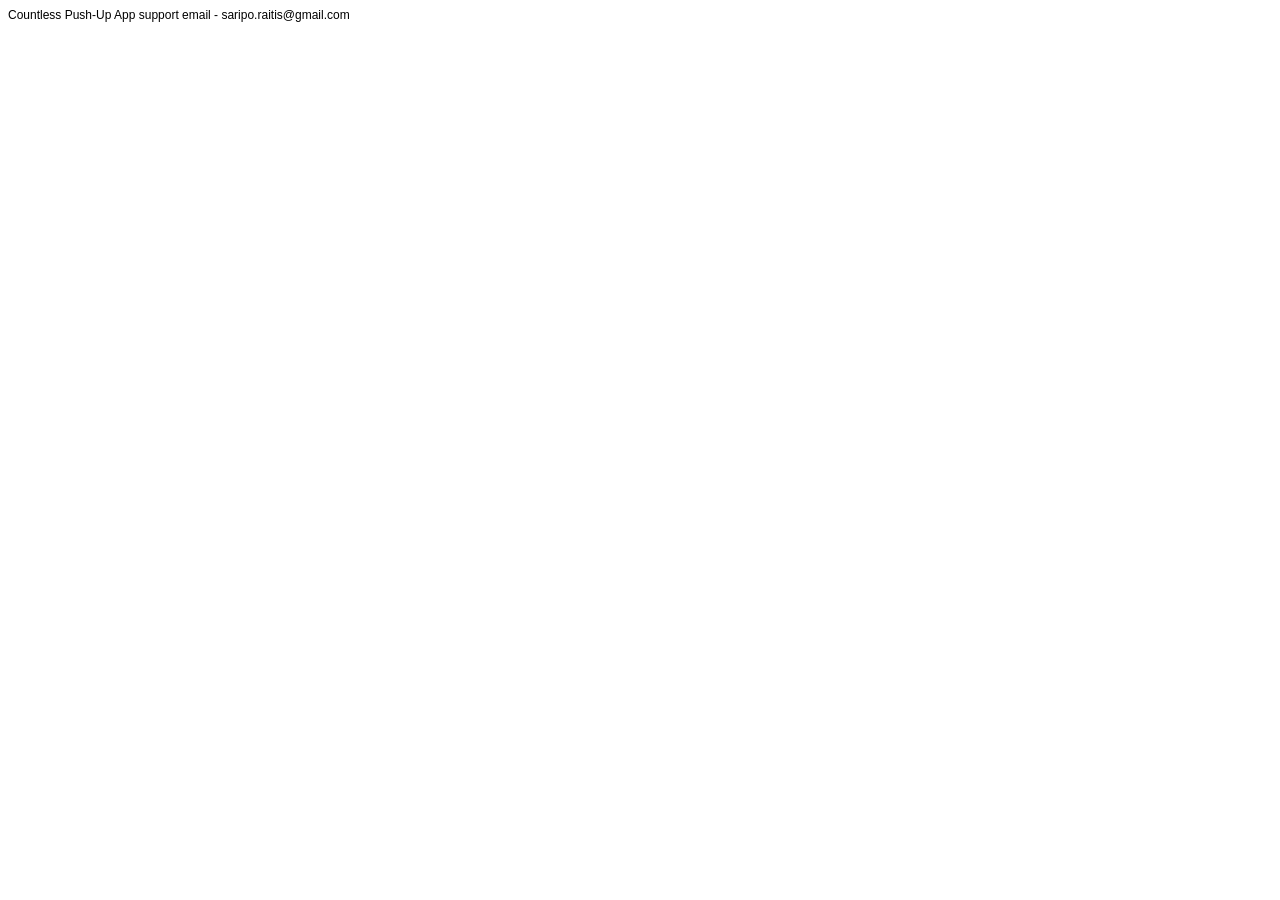
==== index.html @ 67c54ad5 "Add initial HTML structure for index.html" ====
<!DOCTYPE html PUBLIC "-//W3C//DTD HTML 4.01//EN" "http://www.w3.org/TR/html4/strict.dtd">
<html>
<head>
  <meta http-equiv="Content-Type" content="text/html; charset=utf-8">
  <meta http-equiv="Content-Style-Type" content="text/css">
  <title></title>
  <meta name="Generator" content="Cocoa HTML Writer">
  <meta name="CocoaVersion" content="2299.5">
  <style type="text/css">
    p.p1 {margin: 0.0px 0.0px 0.0px 0.0px; font: 12.0px Helvetica}
  </style>
</head>
<body>
<p class="p1">Countless Push-Up App support email - saripo.raitis@gmail.com</p>
</body>
</html>
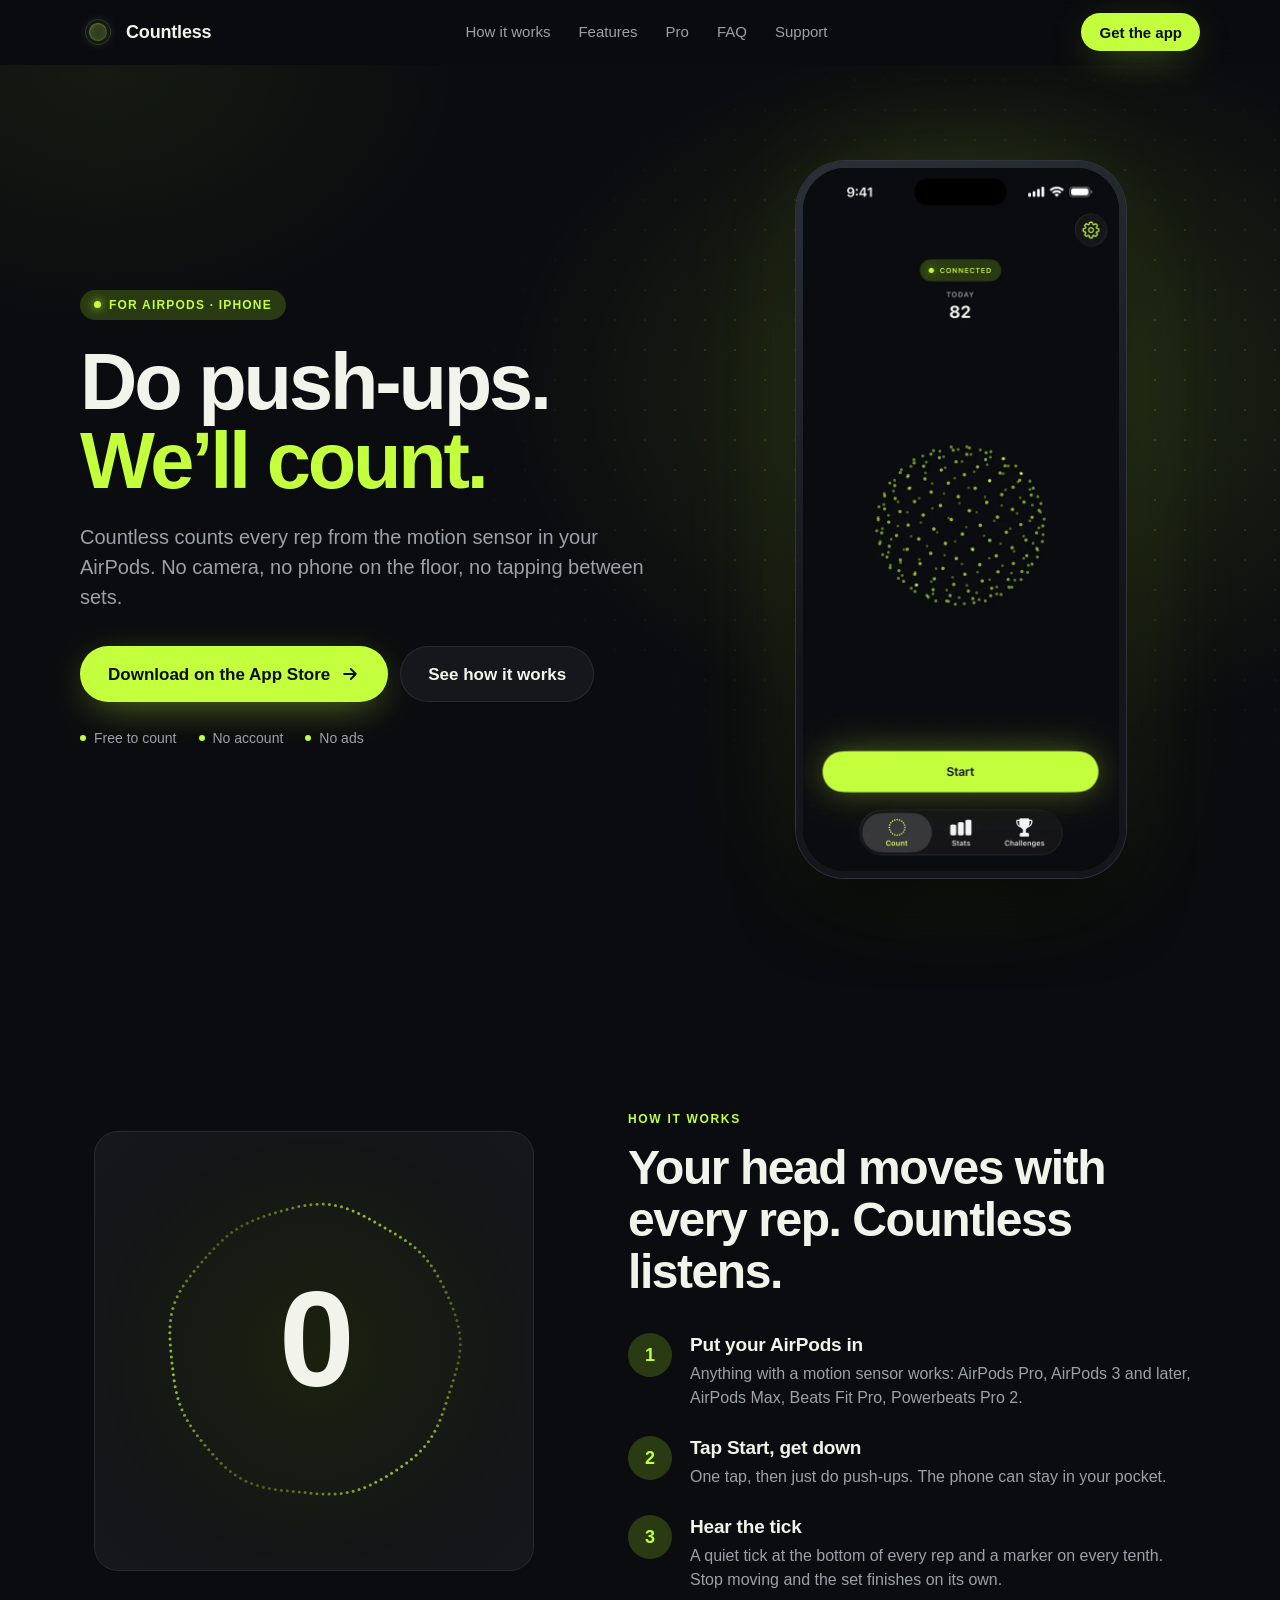
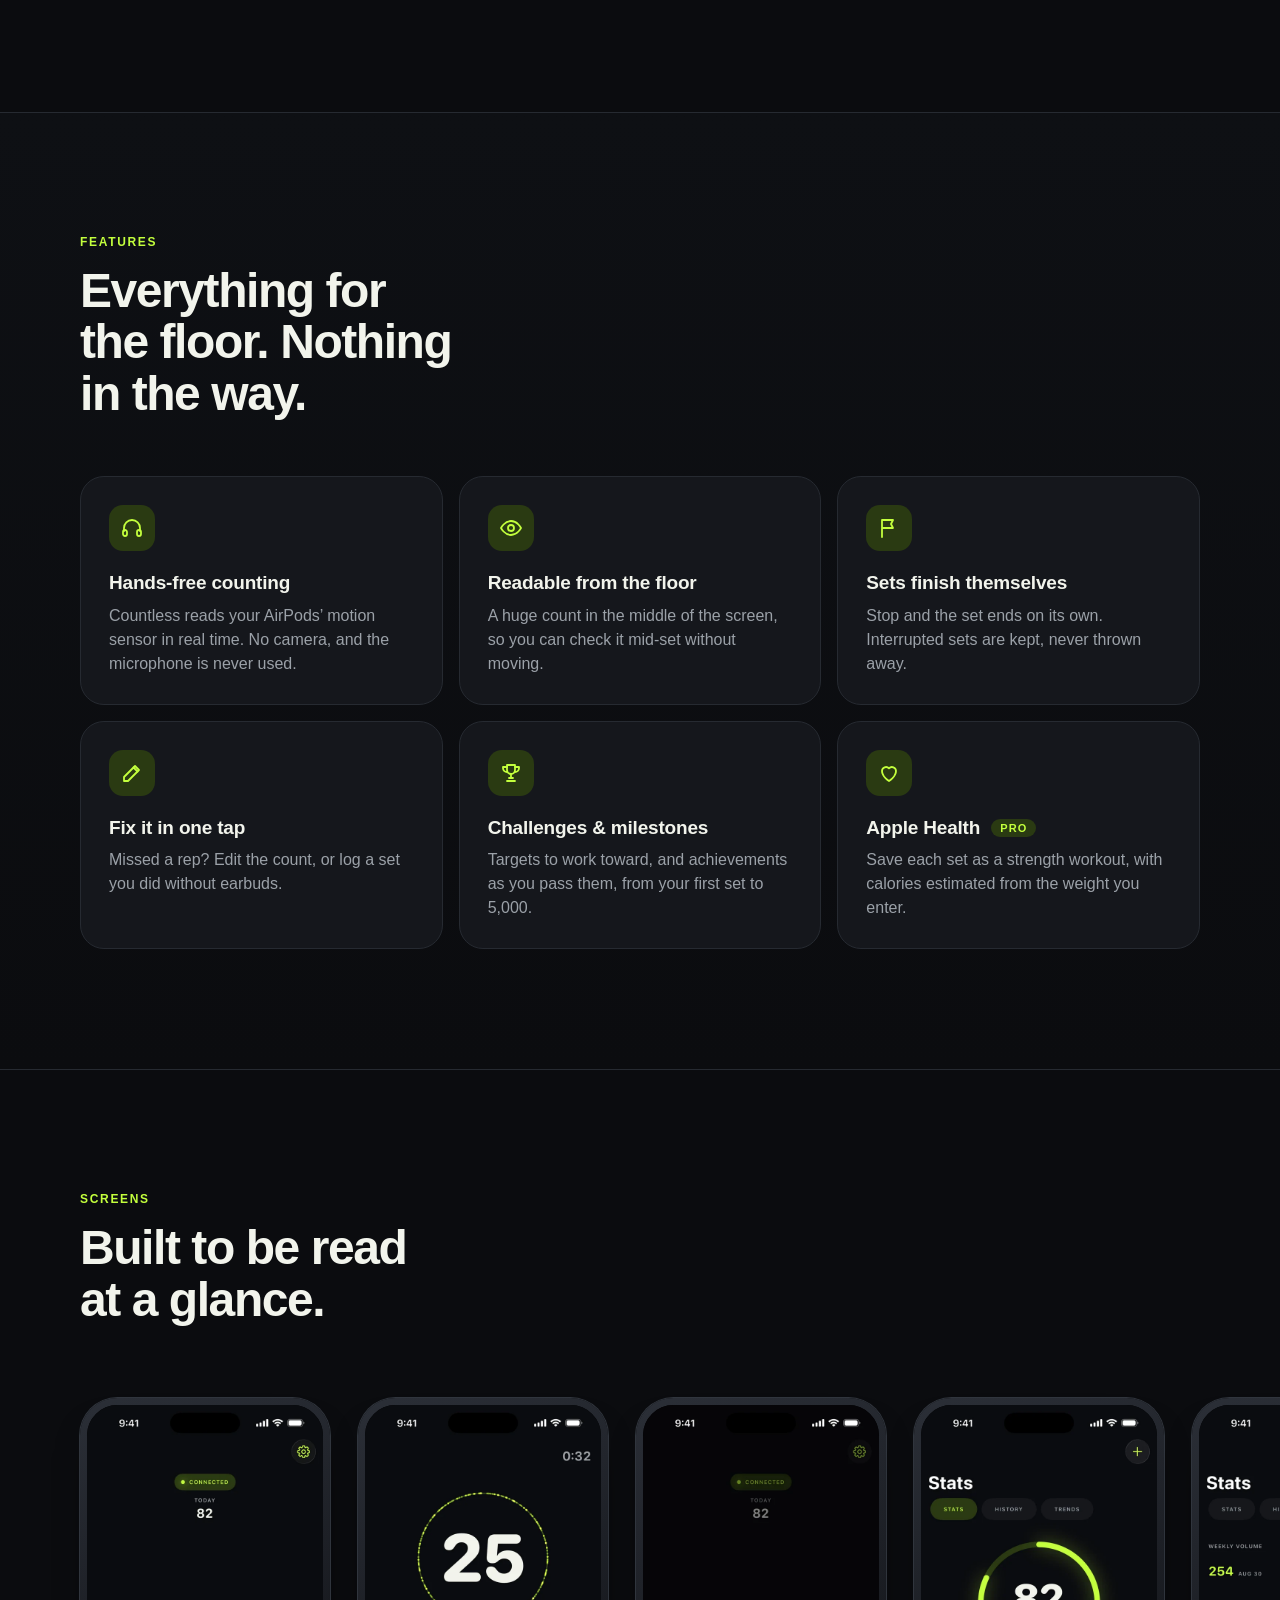
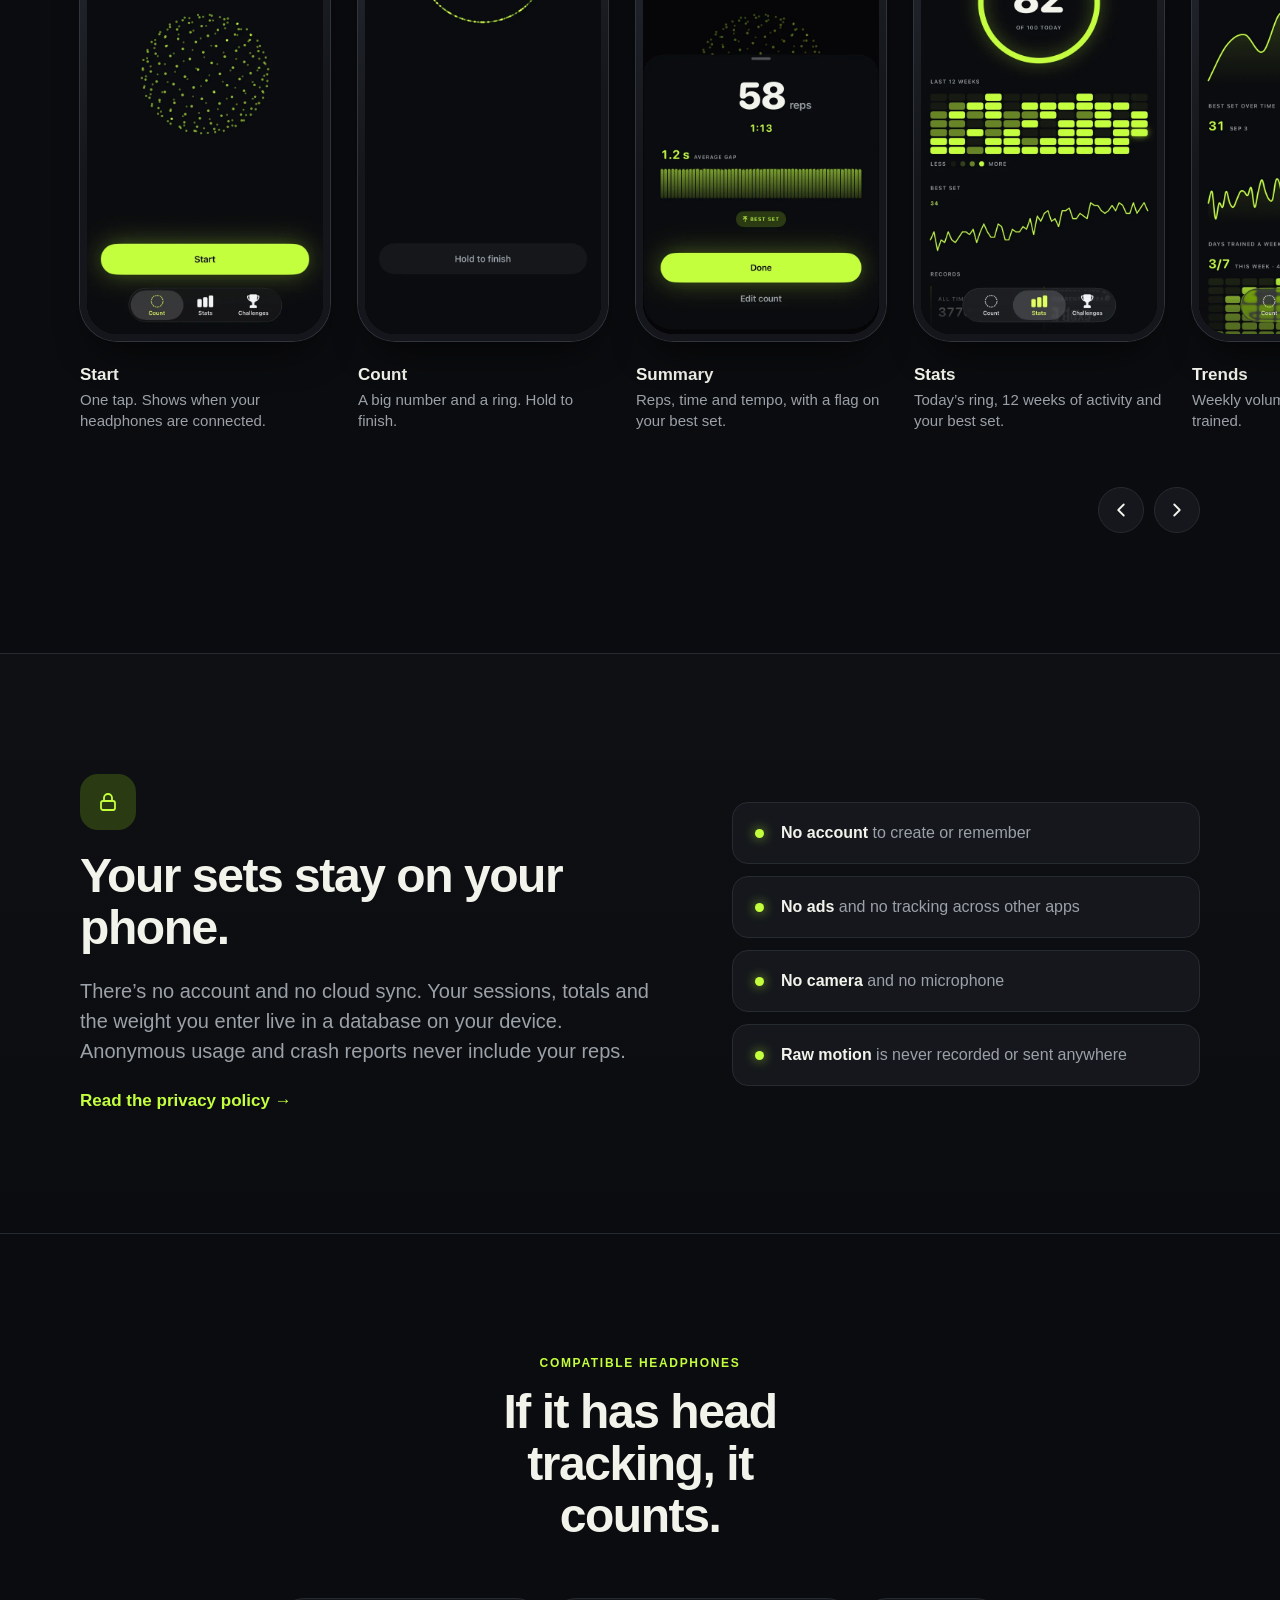
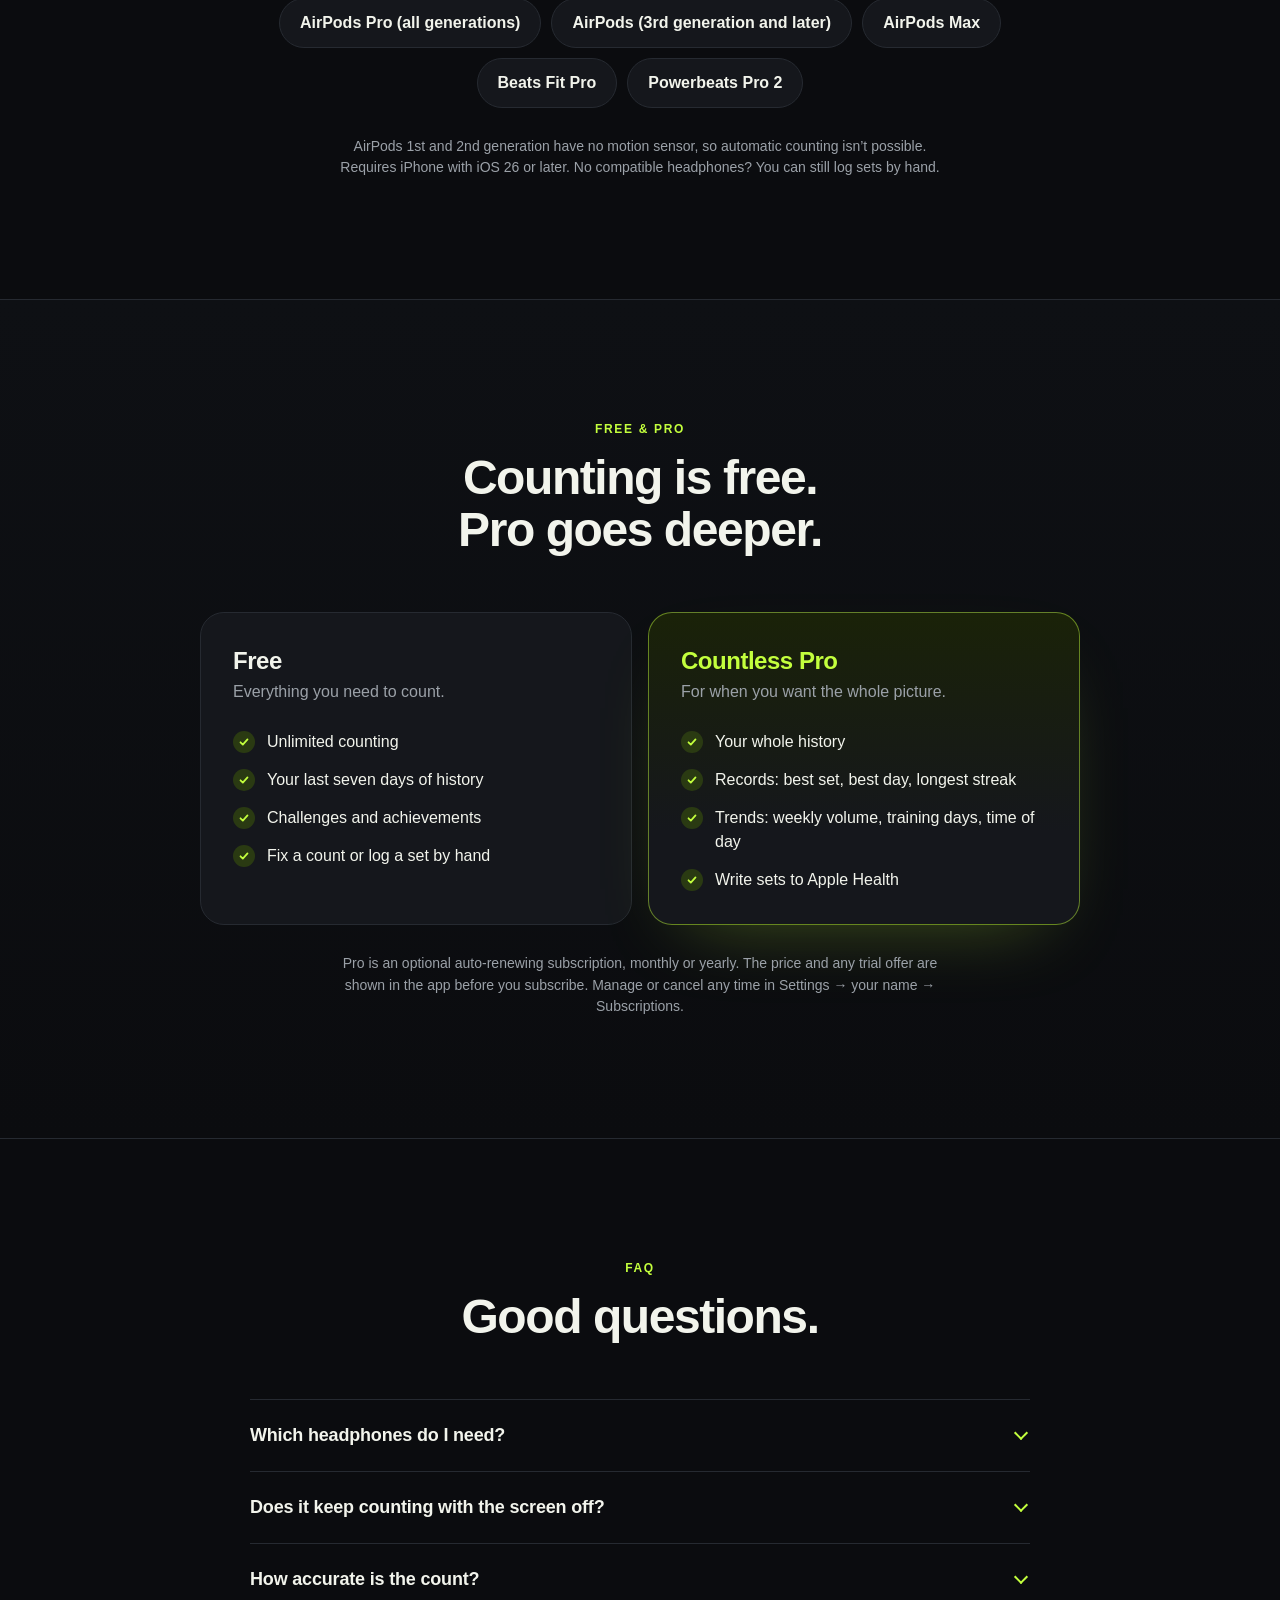
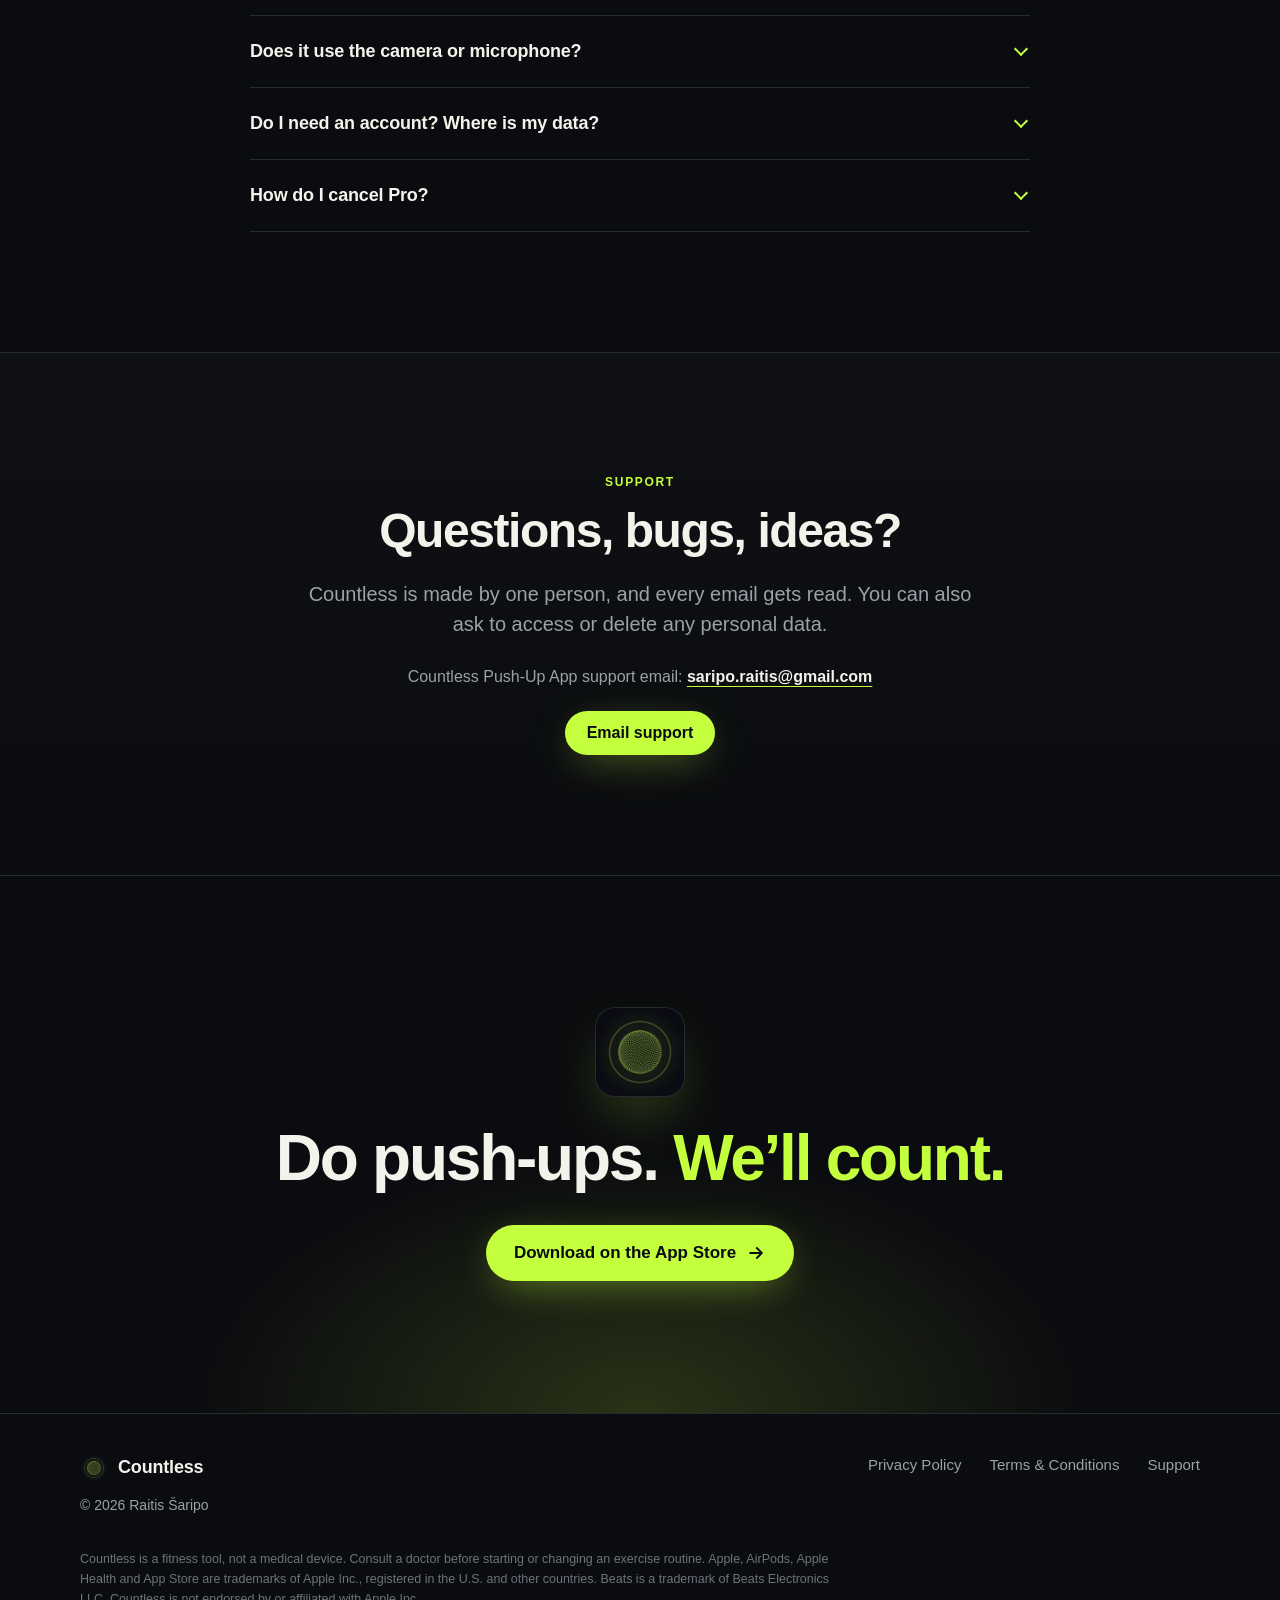
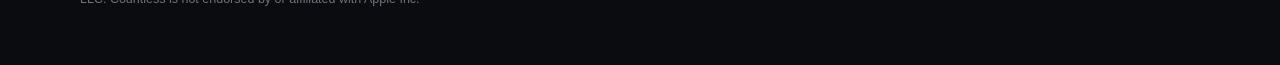
==== commit a2498f0a: "Add Countless landing page Replace the bare support-email index with a responsive landing page: hero" ====
--- a/index.html
+++ b/index.html
@@ -1,16 +1,511 @@
-<!DOCTYPE html PUBLIC "-//W3C//DTD HTML 4.01//EN" "http://www.w3.org/TR/html4/strict.dtd">
-<html>
+<!doctype html>
+<html lang="en">
 <head>
-  <meta http-equiv="Content-Type" content="text/html; charset=utf-8">
-  <meta http-equiv="Content-Style-Type" content="text/css">
-  <title></title>
-  <meta name="Generator" content="Cocoa HTML Writer">
-  <meta name="CocoaVersion" content="2299.5">
-  <style type="text/css">
-    p.p1 {margin: 0.0px 0.0px 0.0px 0.0px; font: 12.0px Helvetica}
-  </style>
+    <meta charset="utf-8" />
+    <meta name="viewport" content="width=device-width, initial-scale=1, viewport-fit=cover" />
+    <title>Countless: Push Up Counter for AirPods</title>
+    <meta
+        name="description"
+        content="Countless counts your push-ups from the motion sensor in your AirPods. No camera, no phone on the floor, no tapping between sets. Free for iPhone."
+    />
+    <meta name="theme-color" content="#0B0C0F" />
+    <meta name="color-scheme" content="dark" />
+    <meta name="apple-itunes-app" content="app-id=6807464779" />
+    <link rel="canonical" href="https://raichibald.github.io/countless.github.io/" />
+
+    <meta property="og:type" content="website" />
+    <meta property="og:site_name" content="Countless" />
+    <meta property="og:title" content="Countless: Push Up Counter for AirPods" />
+    <meta property="og:description" content="Do push-ups. We'll count. Countless counts every rep from your AirPods." />
+    <meta property="og:url" content="https://raichibald.github.io/countless.github.io/" />
+    <meta property="og:image" content="https://raichibald.github.io/countless.github.io/assets/og.jpg" />
+    <meta property="og:image:width" content="1200" />
+    <meta property="og:image:height" content="630" />
+    <meta name="twitter:card" content="summary_large_image" />
+
+    <link rel="icon" type="image/png" href="favicon.png" />
+    <link rel="apple-touch-icon" href="apple-touch-icon.png" />
+    <link rel="preload" as="image" href="assets/shot-start.webp" type="image/webp" />
+    <link rel="stylesheet" href="styles.css" />
+    <script>
+        document.documentElement.classList.add("js");
+    </script>
+    <script type="application/ld+json">
+        {
+            "@context": "https://schema.org",
+            "@type": "SoftwareApplication",
+            "name": "Countless: Push Up Counter",
+            "operatingSystem": "iOS 26.0 or later",
+            "applicationCategory": "HealthApplication",
+            "description": "Counts your push-ups from the motion sensor in your AirPods.",
+            "url": "https://raichibald.github.io/countless.github.io/",
+            "downloadUrl": "https://apps.apple.com/app/id6807464779",
+            "image": "https://raichibald.github.io/countless.github.io/assets/icon-512.png",
+            "offers": { "@type": "Offer", "price": "0", "priceCurrency": "USD" },
+            "author": { "@type": "Person", "name": "Raitis Šaripo" }
+        }
+    </script>
 </head>
 <body>
-<p class="p1">Countless Push-Up App support email - saripo.raitis@gmail.com</p>
+    <a class="skip" href="#main">Skip to content</a>
+
+    <header class="site-header" id="top">
+        <div class="wrap bar">
+            <a class="brand" href="#top" aria-label="Countless home">
+                <img src="assets/icon-192.webp" width="36" height="36" alt="" />
+                <span>Countless</span>
+            </a>
+            <nav class="nav" aria-label="Primary">
+                <a href="#how">How it works</a>
+                <a href="#features">Features</a>
+                <a href="#pro">Pro</a>
+                <a href="#faq">FAQ</a>
+                <a href="#support">Support</a>
+            </nav>
+            <a class="btn btn-sm" href="https://apps.apple.com/app/id6807464779">Get the app</a>
+        </div>
+    </header>
+
+    <main id="main">
+        <!-- Hero -->
+        <section class="hero">
+            <div class="wrap hero-grid">
+                <div class="hero-copy">
+                    <p class="chip"><span class="dot"></span>For AirPods · iPhone</p>
+                    <h1><span class="nb">Do push-ups.</span><br /><span class="volt nb">We’ll count.</span></h1>
+                    <p class="lead">
+                        Countless counts every rep from the motion sensor in your AirPods. No camera, no phone on the
+                        floor, no tapping between sets.
+                    </p>
+                    <div class="cta-row">
+                        <a class="btn btn-lg" href="https://apps.apple.com/app/id6807464779">
+                            Download on the App Store
+                            <svg viewBox="0 0 24 24" width="20" height="20" aria-hidden="true">
+                                <path d="M5 12h14M13 6l6 6-6 6" />
+                            </svg>
+                        </a>
+                        <a class="btn btn-ghost btn-lg" href="#how">See how it works</a>
+                    </div>
+                    <ul class="trust">
+                        <li>Free to count</li>
+                        <li>No account</li>
+                        <li>No ads</li>
+                    </ul>
+                </div>
+
+                <div class="hero-visual" aria-hidden="true">
+                    <div class="phone" style="--pw: 290px">
+                        <div class="screen" id="hero-screens">
+                            <img class="on" src="assets/shot-start.webp" width="660" height="1434" alt="" />
+                            <img src="assets/shot-counting.webp" width="660" height="1434" alt="" loading="lazy" />
+                            <img src="assets/shot-summary.webp" width="660" height="1434" alt="" loading="lazy" />
+                        </div>
+                    </div>
+                </div>
+            </div>
+        </section>
+
+        <!-- How it works -->
+        <section class="section" id="how">
+            <div class="wrap how-grid">
+                <div class="demo reveal" aria-hidden="true">
+                    <canvas id="demo-canvas"></canvas>
+                    <div class="demo-center">
+                        <div class="demo-count" id="demo-count">0</div>
+                        <div class="demo-tick" id="demo-tick">tick</div>
+                    </div>
+                </div>
+
+                <div class="how-copy">
+                    <p class="eyebrow">How it works</p>
+                    <h2>Your head moves with every rep. Countless listens.</h2>
+                    <ol class="steps">
+                        <li class="reveal">
+                            <span class="num">1</span>
+                            <div>
+                                <h3>Put your AirPods in</h3>
+                                <p>
+                                    Anything with a motion sensor works: AirPods Pro, AirPods 3 and later, AirPods Max,
+                                    Beats Fit Pro, Powerbeats Pro 2.
+                                </p>
+                            </div>
+                        </li>
+                        <li class="reveal">
+                            <span class="num">2</span>
+                            <div>
+                                <h3>Tap Start, get down</h3>
+                                <p>One tap, then just do push-ups. The phone can stay in your pocket.</p>
+                            </div>
+                        </li>
+                        <li class="reveal">
+                            <span class="num">3</span>
+                            <div>
+                                <h3>Hear the tick</h3>
+                                <p>
+                                    A quiet tick at the bottom of every rep and a marker on every tenth. Stop moving and
+                                    the set finishes on its own.
+                                </p>
+                            </div>
+                        </li>
+                    </ol>
+                </div>
+            </div>
+        </section>
+
+        <!-- Features -->
+        <section class="section alt" id="features">
+            <div class="wrap">
+                <header class="section-head reveal">
+                    <p class="eyebrow">Features</p>
+                    <h2>Everything for the floor. Nothing in the way.</h2>
+                </header>
+                <div class="cards">
+                    <article class="card reveal">
+                        <span class="ico">
+                            <svg viewBox="0 0 24 24" aria-hidden="true">
+                                <path d="M4 15v-3a8 8 0 0 1 16 0v3" />
+                                <rect x="3" y="14" width="4" height="6" rx="2" />
+                                <rect x="17" y="14" width="4" height="6" rx="2" />
+                            </svg>
+                        </span>
+                        <h3>Hands-free counting</h3>
+                        <p>
+                            Countless reads your AirPods’ motion sensor in real time. No camera, and the microphone is
+                            never used.
+                        </p>
+                    </article>
+                    <article class="card reveal">
+                        <span class="ico">
+                            <svg viewBox="0 0 24 24" aria-hidden="true">
+                                <path d="M2 12s3.5-7 10-7 10 7 10 7-3.5 7-10 7S2 12 2 12z" />
+                                <circle cx="12" cy="12" r="3" />
+                            </svg>
+                        </span>
+                        <h3>Readable from the floor</h3>
+                        <p>A huge count in the middle of the screen, so you can check it mid-set without moving.</p>
+                    </article>
+                    <article class="card reveal">
+                        <span class="ico">
+                            <svg viewBox="0 0 24 24" aria-hidden="true">
+                                <path d="M5 21V4M5 4h11l-2 4 2 4H5" />
+                            </svg>
+                        </span>
+                        <h3>Sets finish themselves</h3>
+                        <p>Stop and the set ends on its own. Interrupted sets are kept, never thrown away.</p>
+                    </article>
+                    <article class="card reveal">
+                        <span class="ico">
+                            <svg viewBox="0 0 24 24" aria-hidden="true">
+                                <path d="M4 20h4L19 9l-4-4L4 16v4z" />
+                                <path d="M13.5 6.5l4 4" />
+                            </svg>
+                        </span>
+                        <h3>Fix it in one tap</h3>
+                        <p>Missed a rep? Edit the count, or log a set you did without earbuds.</p>
+                    </article>
+                    <article class="card reveal">
+                        <span class="ico">
+                            <svg viewBox="0 0 24 24" aria-hidden="true">
+                                <path d="M8 4h8v5a4 4 0 0 1-8 0V4z" />
+                                <path d="M8 6H4v1a4 4 0 0 0 4 4M16 6h4v1a4 4 0 0 1-4 4M12 13v4M8 20h8M10 17h4" />
+                            </svg>
+                        </span>
+                        <h3>Challenges &amp; milestones</h3>
+                        <p>Targets to work toward, and achievements as you pass them, from your first set to 5,000.</p>
+                    </article>
+                    <article class="card reveal">
+                        <span class="ico">
+                            <svg viewBox="0 0 24 24" aria-hidden="true">
+                                <path d="M12 20s-7-4.5-7-10a4 4 0 0 1 7-2.6A4 4 0 0 1 19 10c0 5.5-7 10-7 10z" />
+                            </svg>
+                        </span>
+                        <h3>Apple Health <span class="tag">Pro</span></h3>
+                        <p>Save each set as a strength workout, with calories estimated from the weight you enter.</p>
+                    </article>
+                </div>
+            </div>
+        </section>
+
+        <!-- Screens -->
+        <section class="section" id="screens">
+            <div class="wrap">
+                <header class="section-head reveal">
+                    <p class="eyebrow">Screens</p>
+                    <h2>Built to be read at a glance.</h2>
+                </header>
+            </div>
+            <div class="gallery">
+                <div class="gallery-track" tabindex="0" aria-label="App screenshots">
+                    <figure>
+                        <div class="phone" style="--pw: 250px">
+                            <div class="screen">
+                                <img src="assets/shot-start.webp" width="660" height="1434" alt="Countless start screen with a connected badge, today’s total and a Start button" loading="lazy" />
+                            </div>
+                        </div>
+                        <figcaption><strong>Start</strong>One tap. Shows when your headphones are connected.</figcaption>
+                    </figure>
+                    <figure>
+                        <div class="phone" style="--pw: 250px">
+                            <div class="screen">
+                                <img src="assets/shot-counting.webp" width="660" height="1434" alt="A set in progress showing a large count of 25 inside a ring" loading="lazy" />
+                            </div>
+                        </div>
+                        <figcaption><strong>Count</strong>A big number and a ring. Hold to finish.</figcaption>
+                    </figure>
+                    <figure>
+                        <div class="phone" style="--pw: 250px">
+                            <div class="screen">
+                                <img src="assets/shot-summary.webp" width="660" height="1434" alt="Set summary with 58 reps, time and average gap between reps" loading="lazy" />
+                            </div>
+                        </div>
+                        <figcaption><strong>Summary</strong>Reps, time and tempo, with a flag on your best set.</figcaption>
+                    </figure>
+                    <figure>
+                        <div class="phone" style="--pw: 250px">
+                            <div class="screen">
+                                <img src="assets/shot-stats.webp" width="660" height="1434" alt="Stats screen with a ring showing 82 of 100 today, a 12-week activity grid and a best-set chart" loading="lazy" />
+                            </div>
+                        </div>
+                        <figcaption><strong>Stats</strong>Today’s ring, 12 weeks of activity and your best set.</figcaption>
+                    </figure>
+                    <figure>
+                        <div class="phone" style="--pw: 250px">
+                            <div class="screen">
+                                <img src="assets/shot-trends.webp" width="660" height="1434" alt="Trends screen with weekly volume and best set over time charts" loading="lazy" />
+                            </div>
+                        </div>
+                        <figcaption><strong>Trends</strong>Weekly volume, best set and days trained.</figcaption>
+                    </figure>
+                    <figure>
+                        <div class="phone" style="--pw: 250px">
+                            <div class="screen">
+                                <img src="assets/shot-challenges.webp" width="660" height="1434" alt="Challenges screen with a 7-day streak, a 40-rep best set and a 100-reps-a-day target, each with a progress bar" loading="lazy" />
+                            </div>
+                        </div>
+                        <figcaption><strong>Challenges</strong>Streak, best-set and daily targets, with progress.</figcaption>
+                    </figure>
+                    <figure>
+                        <div class="phone" style="--pw: 250px">
+                            <div class="screen">
+                                <img src="assets/shot-achievements.webp" width="660" height="1434" alt="Achievements list including 1,000 push-ups all time and a 7-day streak" loading="lazy" />
+                            </div>
+                        </div>
+                        <figcaption><strong>Achievements</strong>Milestones, collected as you pass them.</figcaption>
+                    </figure>
+                </div>
+                <div class="wrap gallery-ctrl">
+                    <button class="arrow" type="button" id="g-prev" aria-label="Previous screens">
+                        <svg viewBox="0 0 24 24" aria-hidden="true"><path d="M15 6l-6 6 6 6" /></svg>
+                    </button>
+                    <button class="arrow" type="button" id="g-next" aria-label="Next screens">
+                        <svg viewBox="0 0 24 24" aria-hidden="true"><path d="M9 6l6 6-6 6" /></svg>
+                    </button>
+                </div>
+            </div>
+        </section>
+
+        <!-- Privacy -->
+        <section class="section alt" id="privacy">
+            <div class="wrap privacy">
+                <div class="reveal">
+                    <span class="ico lg">
+                        <svg viewBox="0 0 24 24" aria-hidden="true">
+                            <rect x="5" y="11" width="14" height="9" rx="2" />
+                            <path d="M8 11V8a4 4 0 0 1 8 0v3" />
+                        </svg>
+                    </span>
+                    <h2>Your sets stay on your phone.</h2>
+                    <p class="lead">
+                        There’s no account and no cloud sync. Your sessions, totals and the weight you enter live in a
+                        database on your device. Anonymous usage and crash reports never include your reps.
+                    </p>
+                    <p><a class="text-link" href="privacy-policy.html">Read the privacy policy →</a></p>
+                </div>
+                <ul class="checks reveal">
+                    <li><strong>No account</strong> to create or remember</li>
+                    <li><strong>No ads</strong> and no tracking across other apps</li>
+                    <li><strong>No camera</strong> and no microphone</li>
+                    <li><strong>Raw motion</strong> is never recorded or sent anywhere</li>
+                </ul>
+            </div>
+        </section>
+
+        <!-- Headphones -->
+        <section class="section" id="headphones">
+            <div class="wrap narrow">
+                <header class="section-head center reveal">
+                    <p class="eyebrow">Compatible headphones</p>
+                    <h2>If it has head tracking, it counts.</h2>
+                </header>
+                <ul class="pills reveal">
+                    <li>AirPods Pro (all generations)</li>
+                    <li>AirPods (3rd generation and later)</li>
+                    <li>AirPods Max</li>
+                    <li>Beats Fit Pro</li>
+                    <li>Powerbeats Pro 2</li>
+                </ul>
+                <p class="fine center reveal">
+                    AirPods 1st and 2nd generation have no motion sensor, so automatic counting isn’t possible. Requires
+                    iPhone with iOS 26 or later. No compatible headphones? You can still log sets by hand.
+                </p>
+            </div>
+        </section>
+
+        <!-- Pro -->
+        <section class="section alt" id="pro">
+            <div class="wrap">
+                <header class="section-head center reveal">
+                    <p class="eyebrow">Free &amp; Pro</p>
+                    <h2>Counting is free. Pro goes deeper.</h2>
+                </header>
+                <div class="plans">
+                    <article class="plan reveal">
+                        <h3>Free</h3>
+                        <p class="plan-sub">Everything you need to count.</p>
+                        <ul>
+                            <li>Unlimited counting</li>
+                            <li>Your last seven days of history</li>
+                            <li>Challenges and achievements</li>
+                            <li>Fix a count or log a set by hand</li>
+                        </ul>
+                    </article>
+                    <article class="plan pro reveal">
+                        <h3>Countless Pro</h3>
+                        <p class="plan-sub">For when you want the whole picture.</p>
+                        <ul>
+                            <li>Your whole history</li>
+                            <li>Records: best set, best day, longest streak</li>
+                            <li>Trends: weekly volume, training days, time of day</li>
+                            <li>Write sets to Apple Health</li>
+                        </ul>
+                    </article>
+                </div>
+                <p class="fine center">
+                    Pro is an optional auto-renewing subscription, monthly or yearly. The price and any trial offer are
+                    shown in the app before you subscribe. Manage or cancel any time in Settings → your name →
+                    Subscriptions.
+                </p>
+            </div>
+        </section>
+
+        <!-- FAQ -->
+        <section class="section" id="faq">
+            <div class="wrap narrow">
+                <header class="section-head center reveal">
+                    <p class="eyebrow">FAQ</p>
+                    <h2>Good questions.</h2>
+                </header>
+                <div class="faq reveal">
+                    <details>
+                        <summary>Which headphones do I need?</summary>
+                        <p>
+                            AirPods Pro (any generation), AirPods 3rd generation and later, AirPods Max, Beats Fit Pro or
+                            Powerbeats Pro 2. AirPods 1st and 2nd generation don’t have a motion sensor and can’t count.
+                            You also need to allow Motion &amp; Fitness access when iOS asks.
+                        </p>
+                    </details>
+                    <details>
+                        <summary>Does it keep counting with the screen off?</summary>
+                        <p>
+                            Yes. Countless holds an audio session so it can keep counting while the screen is off or the
+                            app is in the background. That’s also why you hear the tick in your headphones.
+                        </p>
+                    </details>
+                    <details>
+                        <summary>How accurate is the count?</summary>
+                        <p>
+                            Counts come from head motion, so they’re an approximation: a rep can be missed, or other
+                            movement can be counted. If it’s off, fix the count in one tap after the set.
+                        </p>
+                    </details>
+                    <details>
+                        <summary>Does it use the camera or microphone?</summary>
+                        <p>
+                            No. It reads the motion sensor in your headphones. The only audio is the short tick it plays
+                            for you.
+                        </p>
+                    </details>
+                    <details>
+                        <summary>Do I need an account? Where is my data?</summary>
+                        <p>
+                            No account. Your sets are stored on your device only and aren’t synced, so they travel with
+                            your device’s own iCloud or iTunes backup if you have one. Deleting the app deletes the data
+                            it holds.
+                        </p>
+                    </details>
+                    <details>
+                        <summary>How do I cancel Pro?</summary>
+                        <p>
+                            In the iOS Settings app, tap your name → Subscriptions, or manage it in the App Store.
+                            Cancelling stops future renewals, and access continues until the period you’ve paid for
+                            ends. Deleting the app does not cancel a subscription.
+                        </p>
+                    </details>
+                </div>
+            </div>
+        </section>
+
+        <!-- Support -->
+        <section class="section alt" id="support">
+            <div class="wrap narrow center reveal">
+                <p class="eyebrow">Support</p>
+                <h2>Questions, bugs, ideas?</h2>
+                <p class="lead">
+                    Countless is made by one person, and every email gets read. You can also ask to access or delete any
+                    personal data.
+                </p>
+                <p class="support-mail">
+                    Countless Push-Up App support email:
+                    <a href="mailto:saripo.raitis@gmail.com?subject=Countless%20support">saripo.raitis@gmail.com</a>
+                </p>
+                <p>
+                    <a class="btn" href="mailto:saripo.raitis@gmail.com?subject=Countless%20support">Email support</a>
+                </p>
+            </div>
+        </section>
+
+        <!-- Final CTA -->
+        <section class="final">
+            <div class="wrap center reveal">
+                <img src="assets/icon-192.webp" width="88" height="88" alt="Countless app icon" class="final-icon" loading="lazy" />
+                <h2>Do push-ups. <span class="volt">We’ll count.</span></h2>
+                <p>
+                    <a class="btn btn-lg" href="https://apps.apple.com/app/id6807464779">
+                        Download on the App Store
+                        <svg viewBox="0 0 24 24" width="20" height="20" aria-hidden="true">
+                            <path d="M5 12h14M13 6l6 6-6 6" />
+                        </svg>
+                    </a>
+                </p>
+            </div>
+        </section>
+    </main>
+
+    <footer class="site-footer">
+        <div class="wrap foot-grid">
+            <div>
+                <a class="brand" href="#top">
+                    <img src="assets/icon-192.webp" width="28" height="28" alt="" />
+                    <span>Countless</span>
+                </a>
+                <p class="fine">© 2026 Raitis Šaripo</p>
+            </div>
+            <nav class="foot-links" aria-label="Legal and support">
+                <a href="privacy-policy.html">Privacy Policy</a>
+                <a href="terms-and-conditions.html">Terms &amp; Conditions</a>
+                <a href="mailto:saripo.raitis@gmail.com?subject=Countless%20support">Support</a>
+            </nav>
+        </div>
+        <div class="wrap">
+            <p class="legal">
+                Countless is a fitness tool, not a medical device. Consult a doctor before starting or changing an
+                exercise routine. Apple, AirPods, Apple Health and App Store are trademarks of Apple Inc., registered in
+                the U.S. and other countries. Beats is a trademark of Beats Electronics LLC. Countless is not endorsed
+                by or affiliated with Apple Inc.
+            </p>
+        </div>
+    </footer>
+
+    <script src="script.js" defer></script>
 </body>
 </html>
--- a/styles.css
+++ b/styles.css
@@ -0,0 +1,915 @@
+/* Countless — graphite and volt. Tokens mirror the app's design system. */
+:root {
+    --bg: #0b0c0f;
+    --surface: #15171c;
+    --raised: #1d2026;
+    --border: #262a31;
+    --volt: #c3ff3d;
+    --volt-press: #9fd62b;
+    --volt-dim: #2a3a12;
+    --volt-soft: #e1ffa1;
+    --text: #f2f4ec;
+    --muted: #9ba1a8;
+
+    --font: -apple-system, BlinkMacSystemFont, "SF Pro Display", "SF Pro Text", "Segoe UI", Roboto, "Helvetica Neue",
+        Arial, sans-serif;
+    --rounded: ui-rounded, "SF Pro Rounded", var(--font);
+
+    --r-sm: 10px;
+    --r-md: 16px;
+    --r-lg: 24px;
+    --maxw: 1120px;
+    --gutter: clamp(16px, 4vw, 32px);
+}
+
+*,
+*::before,
+*::after {
+    box-sizing: border-box;
+}
+
+html {
+    scroll-behavior: smooth;
+    scroll-padding-top: 76px;
+    -webkit-text-size-adjust: 100%;
+}
+
+body {
+    margin: 0;
+    background: var(--bg);
+    color: var(--text);
+    font-family: var(--font);
+    font-size: 17px;
+    line-height: 1.5;
+    -webkit-font-smoothing: antialiased;
+    text-rendering: optimizeLegibility;
+}
+
+img,
+svg {
+    display: block;
+    max-width: 100%;
+}
+
+a {
+    color: inherit;
+}
+
+h1,
+h2,
+h3,
+p {
+    margin: 0;
+}
+
+:focus-visible {
+    outline: 2px solid var(--volt);
+    outline-offset: 3px;
+    border-radius: 6px;
+}
+
+.skip {
+    position: absolute;
+    left: 12px;
+    top: -60px;
+    z-index: 100;
+    padding: 10px 16px;
+    background: var(--volt);
+    color: var(--bg);
+    font-weight: 600;
+    border-radius: 999px;
+    text-decoration: none;
+}
+.skip:focus {
+    top: 12px;
+}
+
+.wrap {
+    width: 100%;
+    max-width: calc(var(--maxw) + var(--gutter) * 2);
+    margin-inline: auto;
+    padding-inline: var(--gutter);
+}
+.wrap.narrow {
+    max-width: calc(780px + var(--gutter) * 2);
+}
+.center {
+    text-align: center;
+}
+
+.volt {
+    color: var(--volt);
+}
+.nb {
+    white-space: nowrap;
+}
+
+/* ---------- Header ---------- */
+.site-header {
+    position: sticky;
+    top: 0;
+    z-index: 50;
+    background: rgba(11, 12, 15, 0.72);
+    -webkit-backdrop-filter: saturate(1.4) blur(18px);
+    backdrop-filter: saturate(1.4) blur(18px);
+    border-bottom: 1px solid transparent;
+    transition: border-color 0.25s;
+}
+.site-header.scrolled {
+    border-bottom-color: var(--border);
+}
+.bar {
+    display: flex;
+    align-items: center;
+    justify-content: space-between;
+    gap: 24px;
+    height: 64px;
+}
+.brand {
+    display: inline-flex;
+    align-items: center;
+    gap: 10px;
+    text-decoration: none;
+    font-weight: 700;
+    font-size: 18px;
+    letter-spacing: -0.01em;
+}
+.brand img {
+    border-radius: 22%;
+}
+.nav {
+    display: none;
+    gap: 28px;
+    font-size: 15px;
+    color: var(--muted);
+}
+.nav a {
+    text-decoration: none;
+    transition: color 0.2s;
+}
+.nav a:hover {
+    color: var(--text);
+}
+
+/* ---------- Buttons ---------- */
+.btn {
+    display: inline-flex;
+    align-items: center;
+    justify-content: center;
+    gap: 10px;
+    height: 44px;
+    padding: 0 22px;
+    border: 0;
+    border-radius: 999px;
+    background: var(--volt);
+    color: var(--bg);
+    font: 650 16px/1 var(--font);
+    text-decoration: none;
+    cursor: pointer;
+    box-shadow: 0 10px 40px -12px rgba(195, 255, 61, 0.55);
+    transition: transform 0.15s, background 0.15s, box-shadow 0.2s;
+}
+.btn:hover {
+    background: var(--volt-soft);
+    transform: translateY(-1px);
+}
+.btn:active {
+    background: var(--volt-press);
+    transform: none;
+}
+.btn svg {
+    fill: none;
+    stroke: currentColor;
+    stroke-width: 2.2;
+    stroke-linecap: round;
+    stroke-linejoin: round;
+}
+.btn-sm {
+    height: 38px;
+    padding: 0 18px;
+    font-size: 15px;
+}
+.btn-lg {
+    height: 56px;
+    padding: 0 28px;
+    font-size: 17px;
+}
+.btn-ghost {
+    background: var(--surface);
+    color: var(--text);
+    box-shadow: inset 0 0 0 1px var(--border);
+}
+.btn-ghost:hover {
+    background: var(--raised);
+}
+
+/* ---------- Hero ---------- */
+.hero {
+    position: relative;
+    overflow: hidden;
+    padding-block: clamp(40px, 8vw, 96px) clamp(56px, 9vw, 112px);
+}
+.hero::before,
+.hero::after {
+    content: "";
+    position: absolute;
+    inset: 0;
+    pointer-events: none;
+}
+.hero::before {
+    background: radial-gradient(55% 55% at 78% 35%, rgba(195, 255, 61, 0.13), transparent 70%),
+        radial-gradient(40% 40% at 8% 0%, rgba(195, 255, 61, 0.06), transparent 70%);
+}
+.hero::after {
+    background-image: radial-gradient(rgba(195, 255, 61, 0.22) 1px, transparent 1.6px);
+    background-size: 30px 30px;
+    -webkit-mask-image: radial-gradient(60% 60% at 78% 38%, #000, transparent 75%);
+    mask-image: radial-gradient(60% 60% at 78% 38%, #000, transparent 75%);
+}
+.hero-grid {
+    position: relative;
+    z-index: 1;
+    display: grid;
+    gap: 56px;
+    align-items: center;
+}
+.chip {
+    display: inline-flex;
+    align-items: center;
+    gap: 8px;
+    height: 30px;
+    padding: 0 14px;
+    border-radius: 999px;
+    background: var(--volt-dim);
+    color: var(--volt);
+    font-size: 12px;
+    font-weight: 650;
+    letter-spacing: 0.1em;
+    text-transform: uppercase;
+}
+.chip .dot {
+    width: 7px;
+    height: 7px;
+    border-radius: 50%;
+    background: var(--volt);
+    box-shadow: 0 0 10px var(--volt);
+}
+h1 {
+    margin-top: 22px;
+    font-size: clamp(2.7rem, 6.2vw, 5rem);
+    line-height: 1;
+    font-weight: 800;
+    letter-spacing: -0.04em;
+}
+.lead {
+    margin-top: 22px;
+    max-width: 34em;
+    font-size: clamp(1.05rem, 2.2vw, 1.25rem);
+    line-height: 1.5;
+    color: var(--muted);
+}
+.cta-row {
+    display: flex;
+    flex-wrap: wrap;
+    gap: 12px;
+    margin-top: 34px;
+}
+.trust {
+    display: flex;
+    flex-wrap: wrap;
+    gap: 6px 22px;
+    margin: 26px 0 0;
+    padding: 0;
+    list-style: none;
+    font-size: 14px;
+    color: var(--muted);
+}
+.trust li::before {
+    content: "";
+    display: inline-block;
+    width: 6px;
+    height: 6px;
+    margin-right: 8px;
+    border-radius: 50%;
+    background: var(--volt);
+    vertical-align: 2px;
+}
+.hero-visual {
+    display: flex;
+    justify-content: center;
+}
+
+/* ---------- Phone frame ---------- */
+.phone {
+    --pw: 280px;
+    position: relative;
+    flex: none;
+    width: var(--pw);
+    aspect-ratio: 660 / 1434;
+    padding: 7px;
+    border-radius: calc(var(--pw) * 0.15);
+    background: linear-gradient(160deg, #2b2f37, #14161b 60%);
+    box-shadow: 0 0 0 1px #30353d, 0 40px 80px -24px rgba(0, 0, 0, 0.85), 0 0 140px -40px rgba(195, 255, 61, 0.28);
+}
+.phone .screen {
+    position: relative;
+    width: 100%;
+    height: 100%;
+    overflow: hidden;
+    border-radius: calc(var(--pw) * 0.15 - 7px);
+    background: #000;
+}
+.phone .screen img {
+    position: absolute;
+    inset: 0;
+    width: 100%;
+    height: 100%;
+    object-fit: cover;
+}
+#hero-screens img {
+    opacity: 0;
+    transition: opacity 0.9s ease;
+}
+#hero-screens img.on {
+    opacity: 1;
+}
+
+/* ---------- Sections ---------- */
+.section {
+    padding-block: clamp(64px, 10vw, 120px);
+}
+.section.alt {
+    background: linear-gradient(180deg, #0e1014, #0b0c0f);
+    border-block: 1px solid var(--border);
+}
+.section-head {
+    margin-bottom: clamp(32px, 5vw, 56px);
+    max-width: 22em;
+}
+.section-head.center {
+    margin-inline: auto;
+    text-align: center;
+}
+.eyebrow {
+    margin-bottom: 14px;
+    font-size: 12px;
+    font-weight: 700;
+    letter-spacing: 0.14em;
+    text-transform: uppercase;
+    color: var(--volt);
+}
+h2 {
+    font-size: clamp(1.9rem, 4.6vw, 3rem);
+    line-height: 1.08;
+    font-weight: 780;
+    letter-spacing: -0.03em;
+}
+h3 {
+    font-size: 19px;
+    line-height: 1.3;
+    font-weight: 650;
+    letter-spacing: -0.01em;
+}
+.fine {
+    max-width: 44em;
+    margin: 28px auto 0;
+    font-size: 14px;
+    line-height: 1.55;
+    color: var(--muted);
+}
+.fine.center {
+    margin-inline: auto;
+}
+.site-footer .fine {
+    margin: 6px 0 0;
+}
+.text-link {
+    color: var(--volt);
+    font-weight: 600;
+    text-decoration: none;
+}
+.text-link:hover {
+    text-decoration: underline;
+    text-underline-offset: 4px;
+}
+
+/* ---------- How it works ---------- */
+.how-grid {
+    display: grid;
+    gap: 48px;
+    align-items: center;
+}
+.demo {
+    position: relative;
+    width: min(100%, 440px);
+    aspect-ratio: 1;
+    margin-inline: auto;
+    border-radius: var(--r-lg);
+    background: radial-gradient(70% 70% at 50% 50%, #12150d, var(--surface));
+    border: 1px solid var(--border);
+    overflow: hidden;
+}
+.demo canvas {
+    position: absolute;
+    inset: 0;
+    width: 100%;
+    height: 100%;
+}
+.demo-center {
+    position: absolute;
+    inset: 0;
+    display: flex;
+    flex-direction: column;
+    align-items: center;
+    justify-content: center;
+}
+.demo-count {
+    font-family: var(--rounded);
+    font-weight: 800;
+    font-size: clamp(5rem, 22vw, 8.5rem);
+    line-height: 1;
+    letter-spacing: -0.04em;
+    font-variant-numeric: tabular-nums;
+}
+.demo-tick {
+    height: 1.4em;
+    margin-top: 6px;
+    font-size: 13px;
+    font-weight: 650;
+    letter-spacing: 0.14em;
+    text-transform: uppercase;
+    color: var(--volt);
+    opacity: 0;
+    transition: opacity 0.35s;
+}
+.demo-tick.on {
+    opacity: 1;
+    transition: none;
+}
+.how-copy h2 {
+    max-width: 14em;
+}
+.steps {
+    display: grid;
+    gap: 26px;
+    margin: 36px 0 0;
+    padding: 0;
+    list-style: none;
+}
+.steps li {
+    display: grid;
+    grid-template-columns: 44px 1fr;
+    gap: 18px;
+}
+.num {
+    display: grid;
+    place-items: center;
+    width: 44px;
+    height: 44px;
+    border-radius: 50%;
+    background: var(--volt-dim);
+    color: var(--volt);
+    font: 800 18px/1 var(--rounded);
+}
+.steps p {
+    margin-top: 4px;
+    color: var(--muted);
+    font-size: 16px;
+}
+
+/* ---------- Feature cards ---------- */
+.cards {
+    display: grid;
+    gap: 16px;
+}
+.card {
+    padding: 28px;
+    border-radius: var(--r-lg);
+    background: var(--surface);
+    border: 1px solid var(--border);
+    transition: border-color 0.25s, transform 0.25s;
+}
+.card:hover {
+    border-color: rgba(195, 255, 61, 0.4);
+}
+.card p {
+    margin-top: 8px;
+    font-size: 16px;
+    color: var(--muted);
+}
+.ico {
+    display: grid;
+    place-items: center;
+    width: 46px;
+    height: 46px;
+    margin-bottom: 20px;
+    border-radius: 14px;
+    background: var(--volt-dim);
+}
+.ico.lg {
+    width: 56px;
+    height: 56px;
+    border-radius: 18px;
+}
+.ico svg {
+    width: 24px;
+    height: 24px;
+    fill: none;
+    stroke: var(--volt);
+    stroke-width: 1.8;
+    stroke-linecap: round;
+    stroke-linejoin: round;
+}
+.tag {
+    display: inline-block;
+    margin-left: 6px;
+    padding: 2px 9px;
+    border-radius: 999px;
+    background: var(--volt-dim);
+    color: var(--volt);
+    font-size: 11px;
+    font-weight: 700;
+    letter-spacing: 0.1em;
+    text-transform: uppercase;
+    vertical-align: 2px;
+}
+
+/* ---------- Gallery ---------- */
+.gallery-track {
+    display: flex;
+    gap: 28px;
+    padding: 16px max(var(--gutter), calc((100vw - var(--maxw)) / 2)) 56px;
+    overflow-x: auto;
+    scroll-snap-type: x mandatory;
+    scroll-padding-inline: max(var(--gutter), calc((100vw - var(--maxw)) / 2));
+    scrollbar-width: none;
+}
+.gallery-track::-webkit-scrollbar {
+    display: none;
+}
+.gallery .phone {
+    box-shadow: 0 0 0 1px #30353d, 0 24px 40px -20px rgba(0, 0, 0, 0.8);
+}
+.gallery figure {
+    flex: none;
+    margin: 0;
+    scroll-snap-align: start;
+}
+.gallery figcaption {
+    width: 250px;
+    margin-top: 22px;
+    font-size: 15px;
+    line-height: 1.4;
+    color: var(--muted);
+}
+.gallery figcaption strong {
+    display: block;
+    margin-bottom: 2px;
+    font-size: 17px;
+    color: var(--text);
+}
+.gallery-ctrl {
+    display: none;
+    justify-content: flex-end;
+    gap: 10px;
+}
+.arrow {
+    display: grid;
+    place-items: center;
+    width: 46px;
+    height: 46px;
+    padding: 0;
+    border: 1px solid var(--border);
+    border-radius: 50%;
+    background: var(--surface);
+    color: var(--text);
+    cursor: pointer;
+    transition: background 0.2s, border-color 0.2s;
+}
+.arrow:hover {
+    background: var(--raised);
+    border-color: rgba(195, 255, 61, 0.45);
+}
+.arrow svg {
+    width: 22px;
+    height: 22px;
+    fill: none;
+    stroke: currentColor;
+    stroke-width: 2;
+    stroke-linecap: round;
+    stroke-linejoin: round;
+}
+
+/* ---------- Privacy ---------- */
+.privacy {
+    display: grid;
+    gap: 40px;
+    align-items: center;
+}
+.privacy h2 {
+    max-width: 12em;
+}
+.privacy .lead {
+    margin-bottom: 22px;
+}
+.checks {
+    display: grid;
+    gap: 12px;
+    margin: 0;
+    padding: 0;
+    list-style: none;
+}
+.checks li {
+    position: relative;
+    padding: 18px 22px 18px 48px;
+    border-radius: var(--r-md);
+    background: var(--surface);
+    border: 1px solid var(--border);
+    color: var(--muted);
+    font-size: 16px;
+}
+.checks li::before {
+    content: "";
+    position: absolute;
+    left: 22px;
+    top: 26px;
+    width: 9px;
+    height: 9px;
+    border-radius: 50%;
+    background: var(--volt);
+    box-shadow: 0 0 12px rgba(195, 255, 61, 0.7);
+}
+.checks strong {
+    color: var(--text);
+    font-weight: 650;
+}
+
+/* ---------- Headphones ---------- */
+.pills {
+    display: flex;
+    flex-wrap: wrap;
+    justify-content: center;
+    gap: 10px;
+    margin: 0;
+    padding: 0;
+    list-style: none;
+}
+.pills li {
+    padding: 12px 20px;
+    border-radius: 999px;
+    background: var(--surface);
+    border: 1px solid var(--border);
+    font-size: 16px;
+    font-weight: 550;
+}
+
+/* ---------- Plans ---------- */
+.plans {
+    display: grid;
+    gap: 16px;
+    max-width: 880px;
+    margin-inline: auto;
+}
+.plan {
+    padding: 32px;
+    border-radius: var(--r-lg);
+    background: var(--surface);
+    border: 1px solid var(--border);
+}
+.plan.pro {
+    background: linear-gradient(180deg, #1a2208, var(--surface) 70%);
+    border-color: rgba(195, 255, 61, 0.45);
+    box-shadow: 0 30px 80px -40px rgba(195, 255, 61, 0.35);
+}
+.plan h3 {
+    font-size: 24px;
+    letter-spacing: -0.02em;
+}
+.plan.pro h3 {
+    color: var(--volt);
+}
+.plan-sub {
+    margin-top: 4px;
+    color: var(--muted);
+    font-size: 16px;
+}
+.plan ul {
+    display: grid;
+    gap: 14px;
+    margin: 26px 0 0;
+    padding: 0;
+    list-style: none;
+}
+.plan li {
+    display: grid;
+    grid-template-columns: 22px 1fr;
+    gap: 12px;
+    font-size: 16px;
+}
+.plan li::before {
+    content: "";
+    width: 22px;
+    height: 22px;
+    margin-top: 1px;
+    border-radius: 50%;
+    background: var(--volt-dim)
+        url("data:image/svg+xml,%3Csvg xmlns='http://www.w3.org/2000/svg' viewBox='0 0 24 24' fill='none' stroke='%23C3FF3D' stroke-width='3' stroke-linecap='round' stroke-linejoin='round'%3E%3Cpath d='M6 12.5l4 4 8-9'/%3E%3C/svg%3E")
+        center / 14px no-repeat;
+}
+
+/* ---------- FAQ ---------- */
+.faq {
+    border-top: 1px solid var(--border);
+}
+.faq details {
+    border-bottom: 1px solid var(--border);
+}
+.faq summary {
+    position: relative;
+    padding: 22px 44px 22px 0;
+    font-size: 18px;
+    font-weight: 600;
+    letter-spacing: -0.01em;
+    list-style: none;
+    cursor: pointer;
+}
+.faq summary::-webkit-details-marker {
+    display: none;
+}
+.faq summary::after {
+    content: "";
+    position: absolute;
+    right: 4px;
+    top: 50%;
+    width: 10px;
+    height: 10px;
+    margin-top: -7px;
+    border-right: 2px solid var(--volt);
+    border-bottom: 2px solid var(--volt);
+    transform: rotate(45deg);
+    transition: transform 0.25s;
+}
+.faq details[open] summary::after {
+    transform: rotate(-135deg);
+    margin-top: -2px;
+}
+.faq details p {
+    padding: 0 44px 24px 0;
+    color: var(--muted);
+    font-size: 16px;
+}
+
+/* ---------- Support ---------- */
+#support .lead {
+    margin-inline: auto;
+}
+.support-mail {
+    margin: 26px 0 22px;
+    color: var(--muted);
+    font-size: 16px;
+}
+.support-mail a {
+    color: var(--text);
+    font-weight: 600;
+    text-decoration-color: var(--volt);
+    text-underline-offset: 4px;
+}
+
+/* ---------- Final CTA ---------- */
+.final {
+    position: relative;
+    overflow: hidden;
+    padding-block: clamp(72px, 11vw, 132px);
+    text-align: center;
+}
+.final::before {
+    content: "";
+    position: absolute;
+    inset: 0;
+    background: radial-gradient(50% 70% at 50% 100%, rgba(195, 255, 61, 0.16), transparent 70%);
+    pointer-events: none;
+}
+.final .wrap {
+    position: relative;
+}
+.final-icon {
+    margin: 0 auto 28px;
+    border-radius: 22%;
+    box-shadow: 0 0 0 1px var(--border), 0 24px 60px -16px rgba(195, 255, 61, 0.35);
+}
+.final h2 {
+    font-size: clamp(2.2rem, 6.5vw, 4rem);
+    font-weight: 800;
+    letter-spacing: -0.035em;
+}
+.final p {
+    margin-top: 32px;
+}
+
+/* ---------- Footer ---------- */
+.site-footer {
+    padding-block: 40px 56px;
+    border-top: 1px solid var(--border);
+}
+.foot-grid {
+    display: flex;
+    flex-wrap: wrap;
+    justify-content: space-between;
+    gap: 24px;
+}
+.foot-links {
+    display: flex;
+    flex-wrap: wrap;
+    gap: 8px 28px;
+    font-size: 15px;
+    color: var(--muted);
+}
+.foot-links a {
+    text-decoration: none;
+}
+.foot-links a:hover {
+    color: var(--text);
+}
+.legal {
+    max-width: 62em;
+    margin-top: 32px;
+    font-size: 12.5px;
+    line-height: 1.6;
+    color: #6d737b;
+}
+
+/* ---------- Reveal on scroll ---------- */
+.js .reveal {
+    opacity: 0;
+    transform: translateY(16px);
+    transition: opacity 0.7s ease, transform 0.7s ease;
+}
+.js .reveal.in {
+    opacity: 1;
+    transform: none;
+}
+
+/* ---------- Breakpoints ---------- */
+@media (min-width: 720px) {
+    .nav {
+        display: flex;
+    }
+    .cards {
+        grid-template-columns: repeat(2, 1fr);
+    }
+    .plans {
+        grid-template-columns: 1fr 1fr;
+    }
+    .gallery-ctrl {
+        display: flex;
+    }
+}
+
+@media (min-width: 960px) {
+    .hero-grid {
+        grid-template-columns: 1.1fr 0.9fr;
+    }
+    .hero-visual .phone {
+        --pw: 330px !important;
+    }
+    .how-grid {
+        grid-template-columns: 0.9fr 1.1fr;
+        gap: 80px;
+    }
+    .cards {
+        grid-template-columns: repeat(3, 1fr);
+    }
+    .privacy {
+        grid-template-columns: 1.1fr 0.9fr;
+        gap: 80px;
+    }
+}
+
+@media (hover: none) {
+    .gallery-ctrl {
+        display: none;
+    }
+}
+
+@media (max-width: 420px) {
+    .cta-row .btn {
+        width: 100%;
+    }
+    .hero-visual .phone {
+        --pw: 250px !important;
+    }
+}
+
+@media (prefers-reduced-motion: reduce) {
+    html {
+        scroll-behavior: auto;
+    }
+    .js .reveal {
+        opacity: 1;
+        transform: none;
+        transition: none;
+    }
+    #hero-screens img {
+        transition: none;
+    }
+}
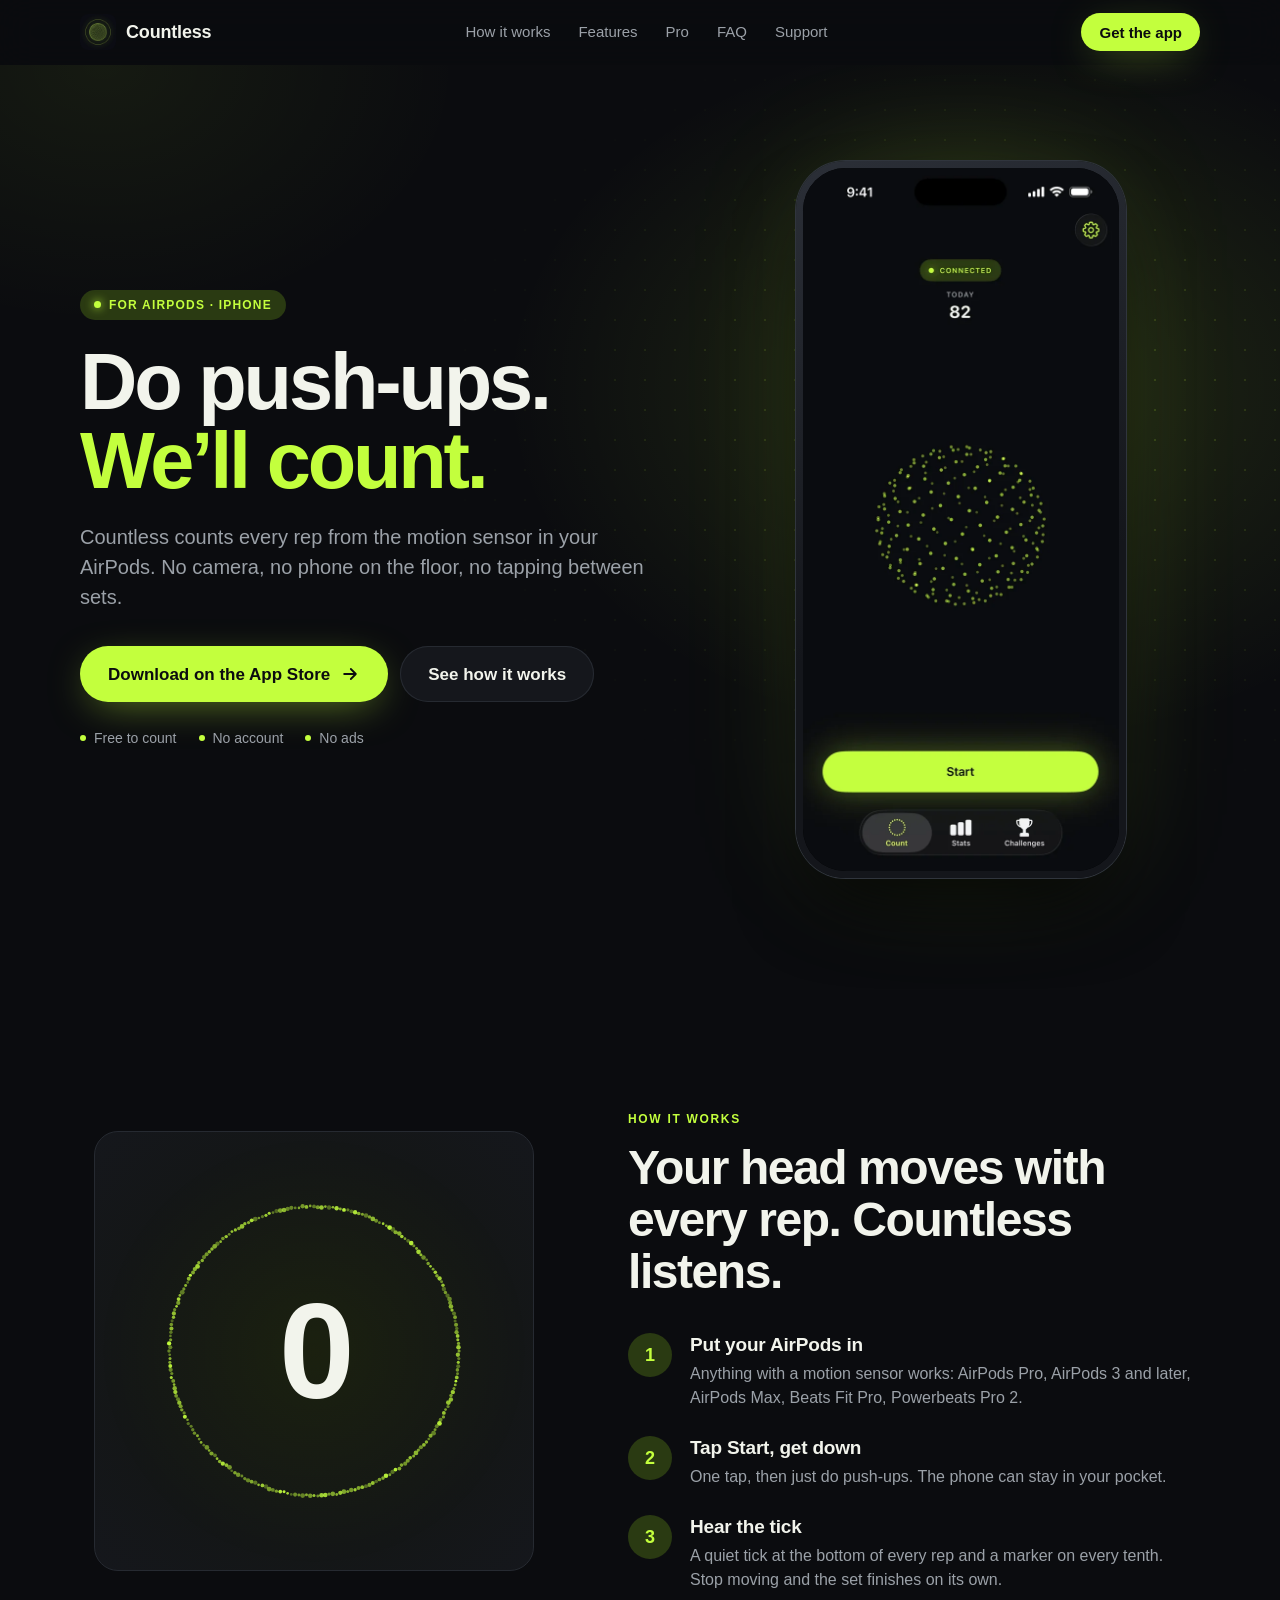
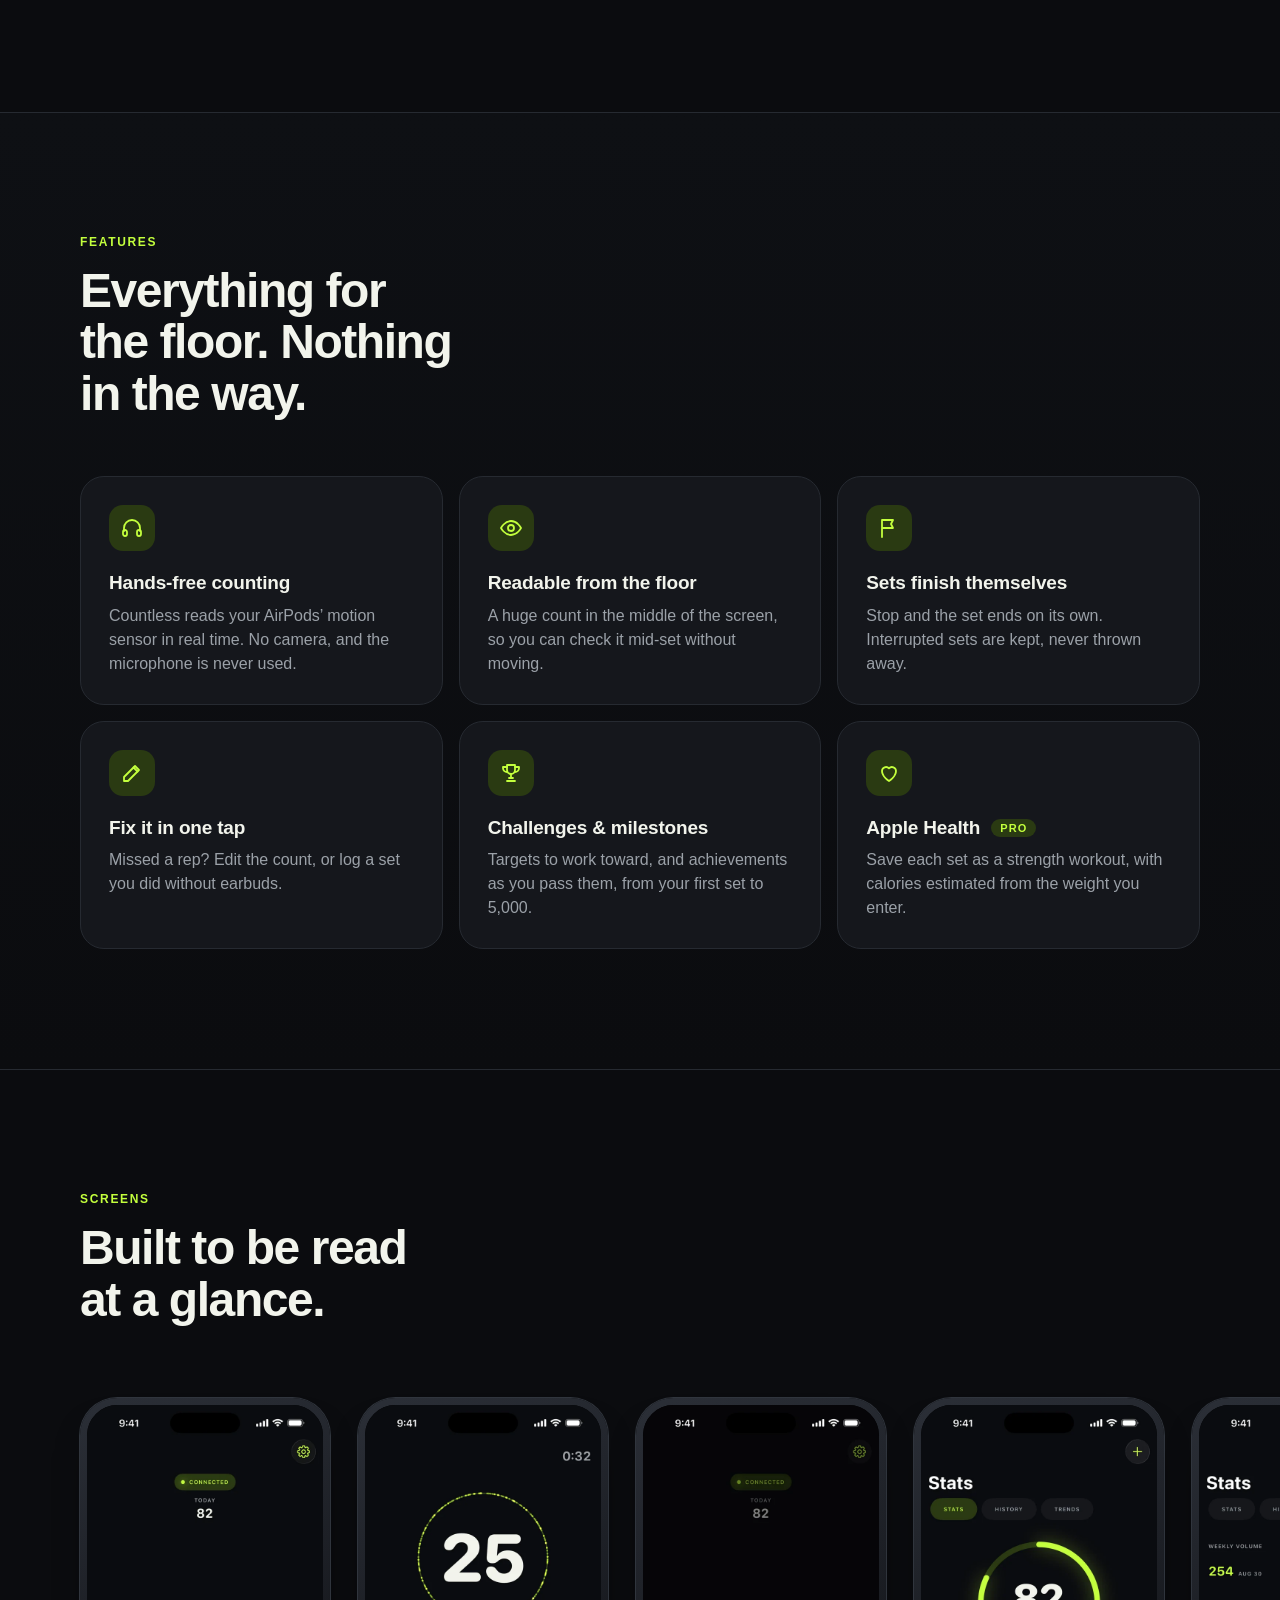
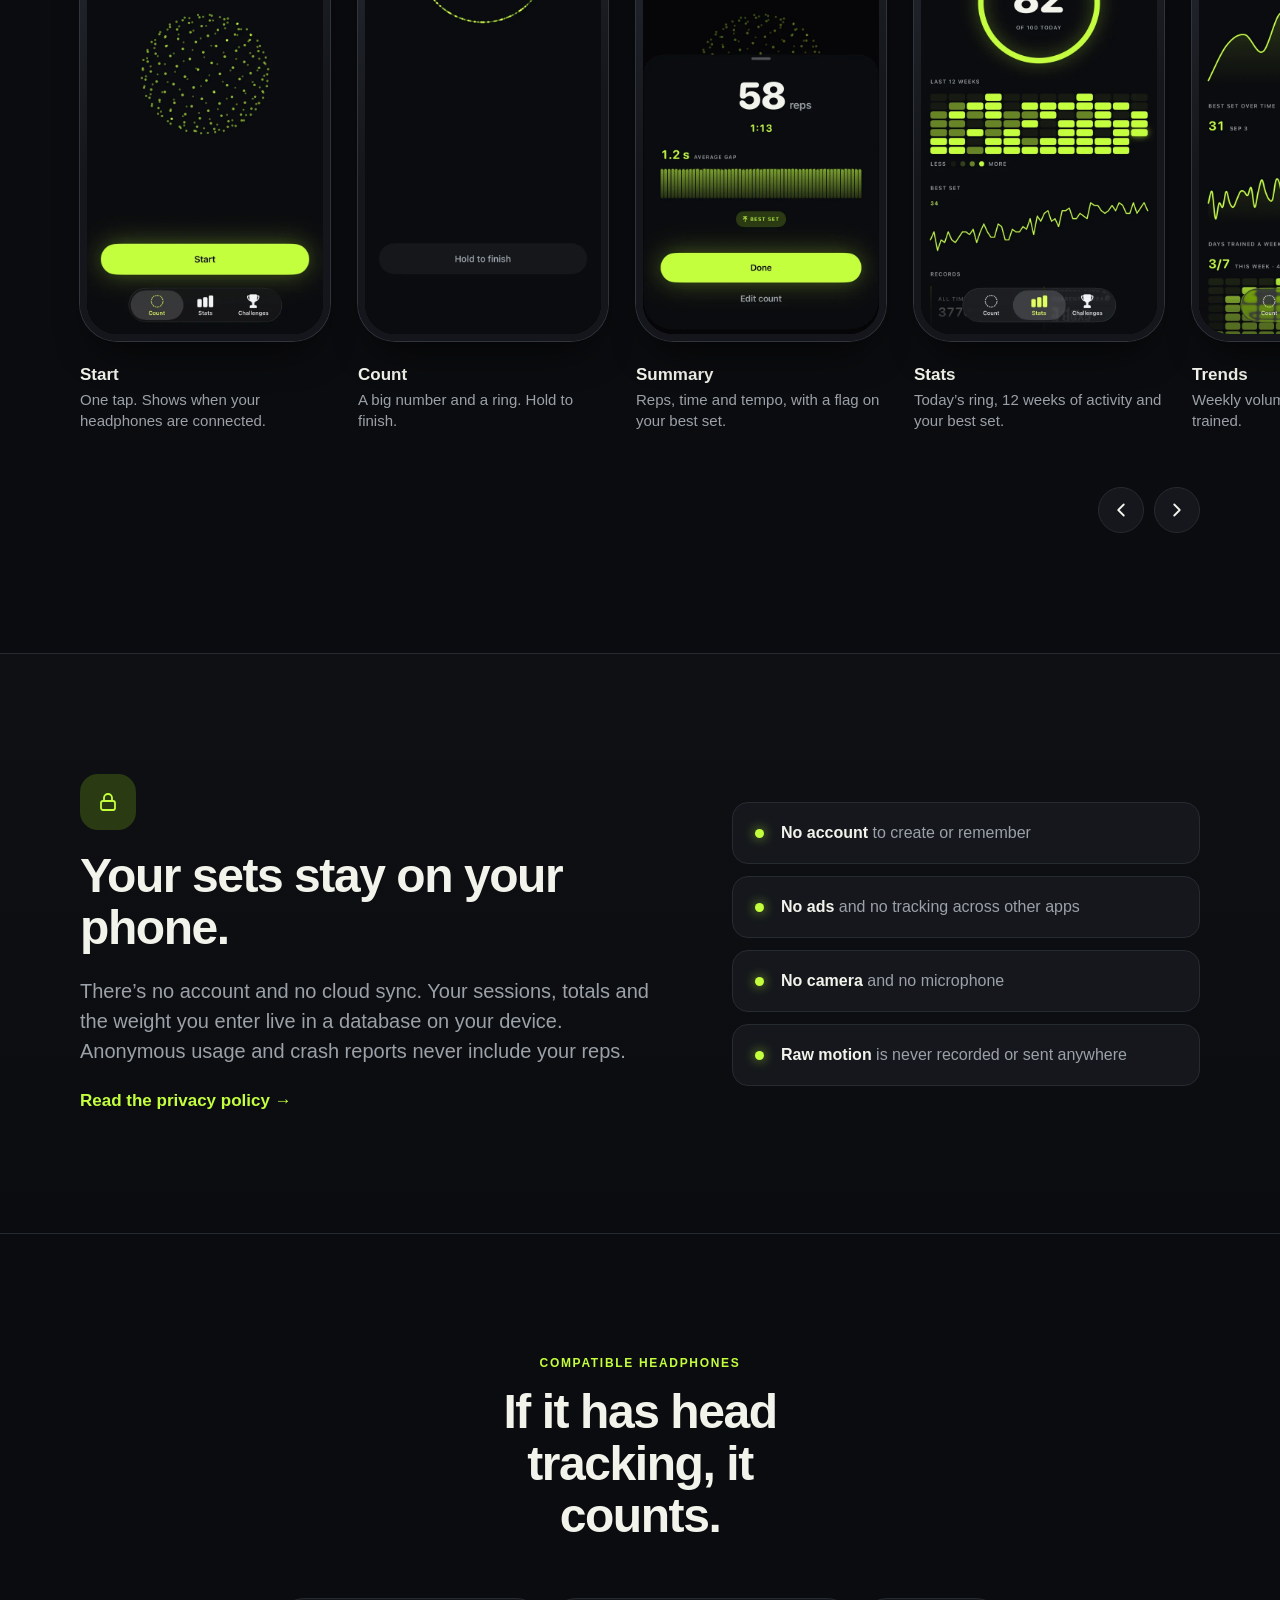
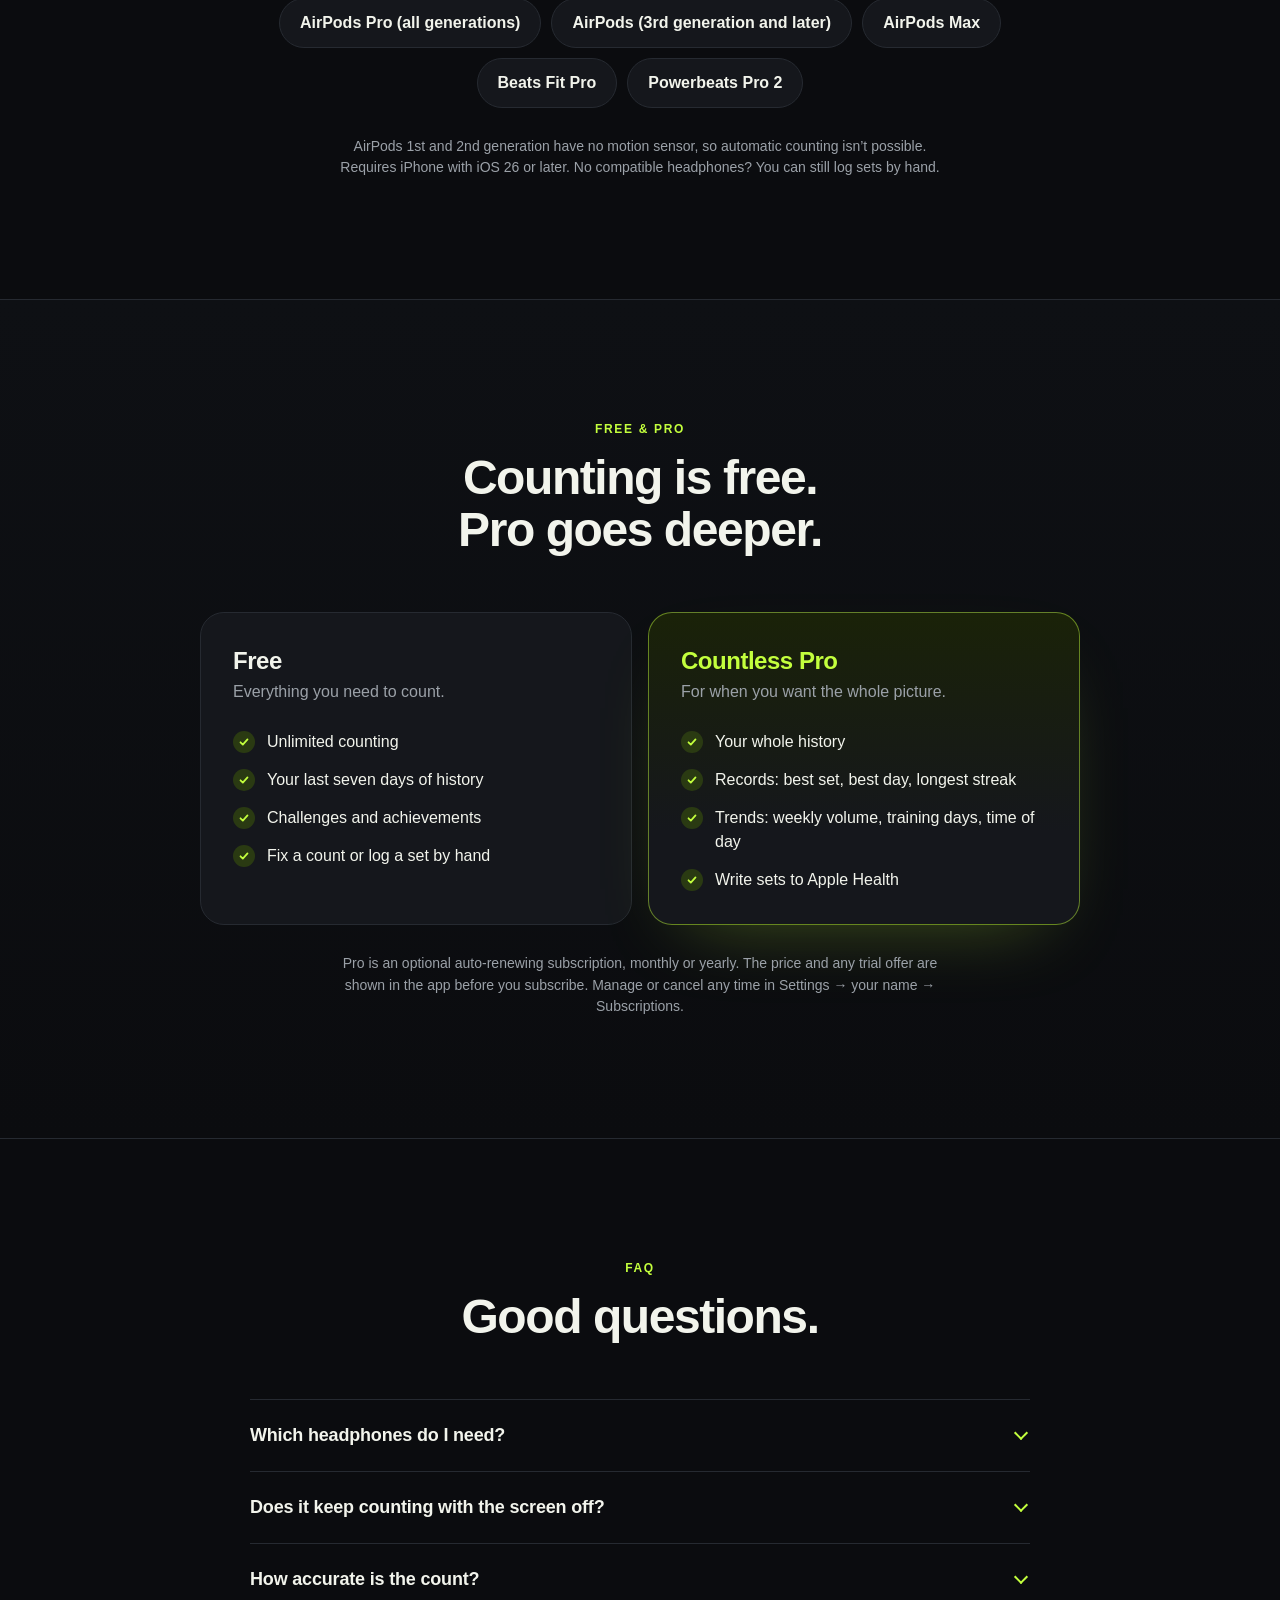
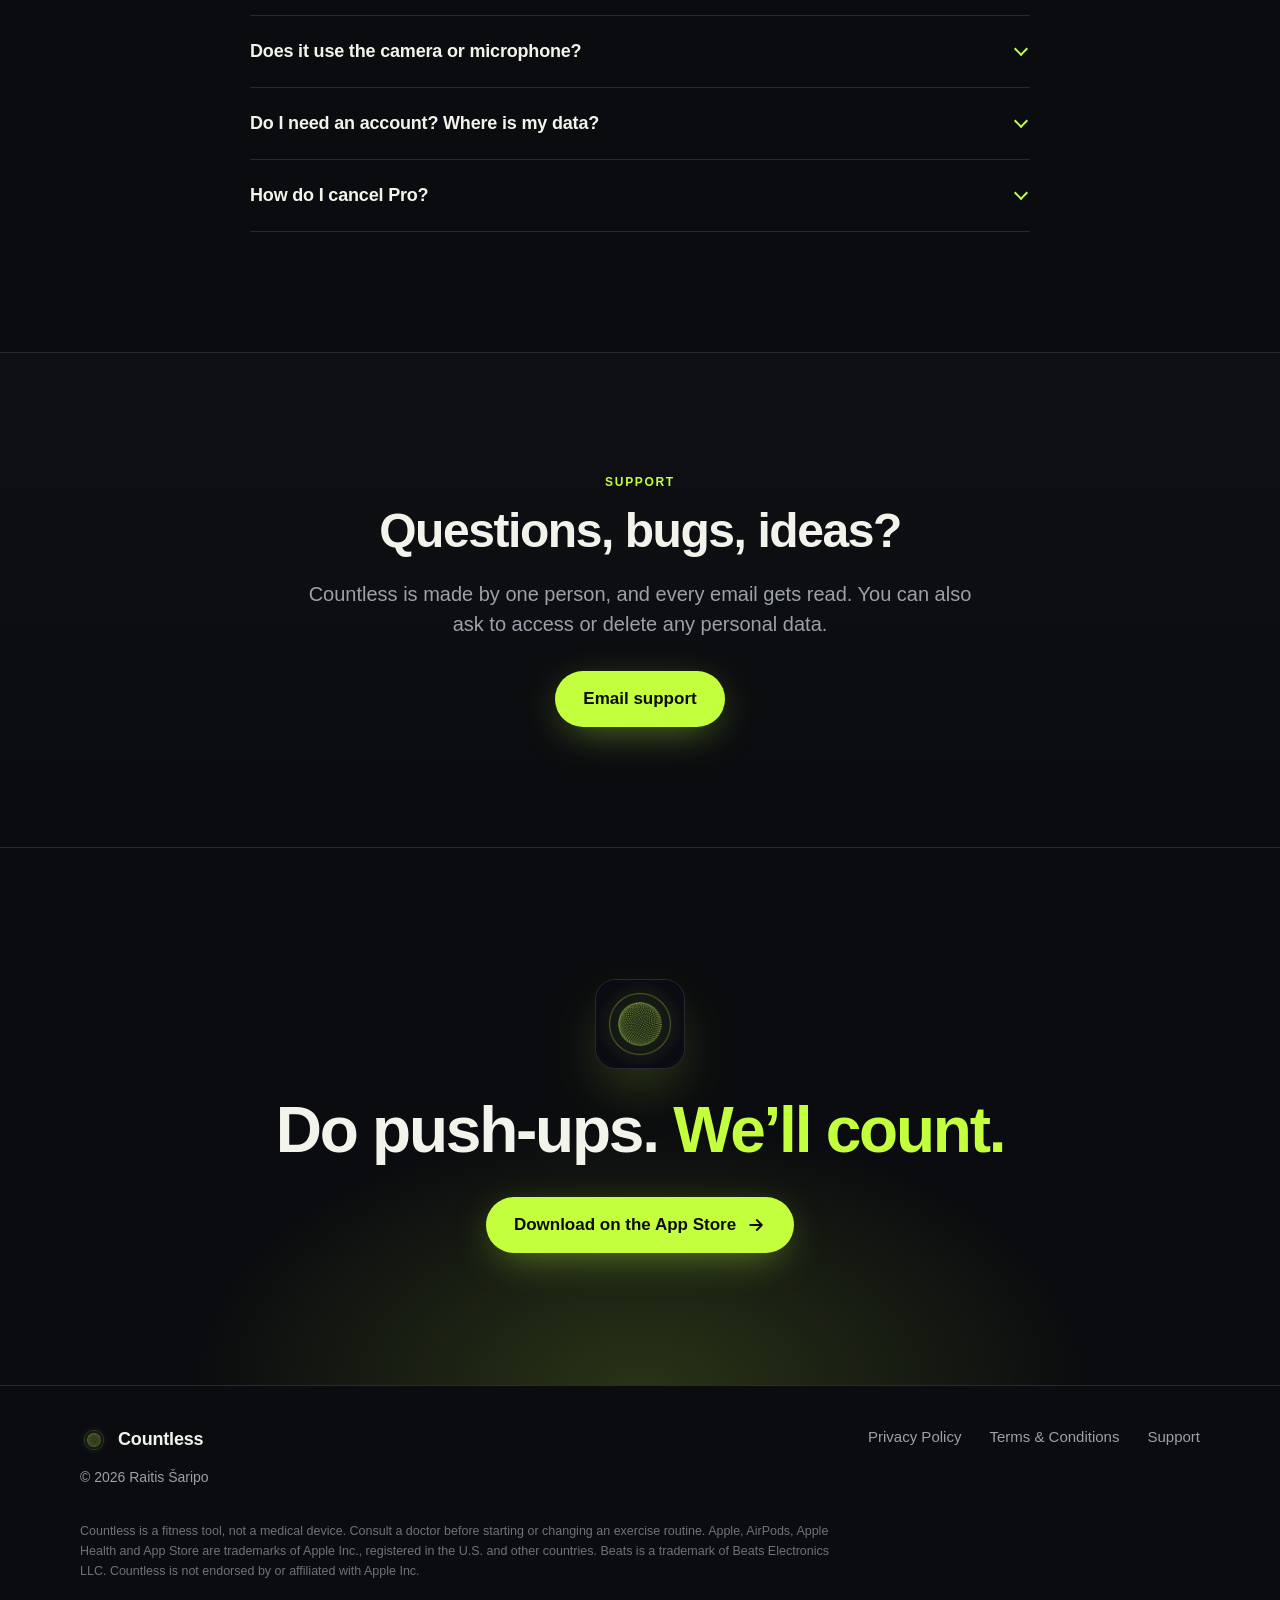
==== commit 8d7281ef: "Support section as a button only; round dotted ring in the demo - Remove the visible support email; " ====
--- a/index.html
+++ b/index.html
@@ -112,7 +112,6 @@
                     <canvas id="demo-canvas"></canvas>
                     <div class="demo-center">
                         <div class="demo-count" id="demo-count">0</div>
-                        <div class="demo-tick" id="demo-tick">tick</div>
                     </div>
                 </div>
 
@@ -454,12 +453,8 @@
                     Countless is made by one person, and every email gets read. You can also ask to access or delete any
                     personal data.
                 </p>
-                <p class="support-mail">
-                    Countless Push-Up App support email:
-                    <a href="mailto:saripo.raitis@gmail.com?subject=Countless%20support">saripo.raitis@gmail.com</a>
-                </p>
-                <p>
-                    <a class="btn" href="mailto:saripo.raitis@gmail.com?subject=Countless%20support">Email support</a>
+                <p class="support-cta">
+                    <a class="btn btn-lg" href="#support" data-mail>Email support</a>
                 </p>
             </div>
         </section>
@@ -493,7 +488,7 @@
             <nav class="foot-links" aria-label="Legal and support">
                 <a href="privacy-policy.html">Privacy Policy</a>
                 <a href="terms-and-conditions.html">Terms &amp; Conditions</a>
-                <a href="mailto:saripo.raitis@gmail.com?subject=Countless%20support">Support</a>
+                <a href="#support">Support</a>
             </nav>
         </div>
         <div class="wrap">
--- a/styles.css
+++ b/styles.css
@@ -431,21 +431,6 @@
     letter-spacing: -0.04em;
     font-variant-numeric: tabular-nums;
 }
-.demo-tick {
-    height: 1.4em;
-    margin-top: 6px;
-    font-size: 13px;
-    font-weight: 650;
-    letter-spacing: 0.14em;
-    text-transform: uppercase;
-    color: var(--volt);
-    opacity: 0;
-    transition: opacity 0.35s;
-}
-.demo-tick.on {
-    opacity: 1;
-    transition: none;
-}
 .how-copy h2 {
     max-width: 14em;
 }
@@ -763,16 +748,8 @@
 #support .lead {
     margin-inline: auto;
 }
-.support-mail {
-    margin: 26px 0 22px;
-    color: var(--muted);
-    font-size: 16px;
-}
-.support-mail a {
-    color: var(--text);
-    font-weight: 600;
-    text-decoration-color: var(--volt);
-    text-underline-offset: 4px;
+.support-cta {
+    margin-top: 32px;
 }
 
 /* ---------- Final CTA ---------- */
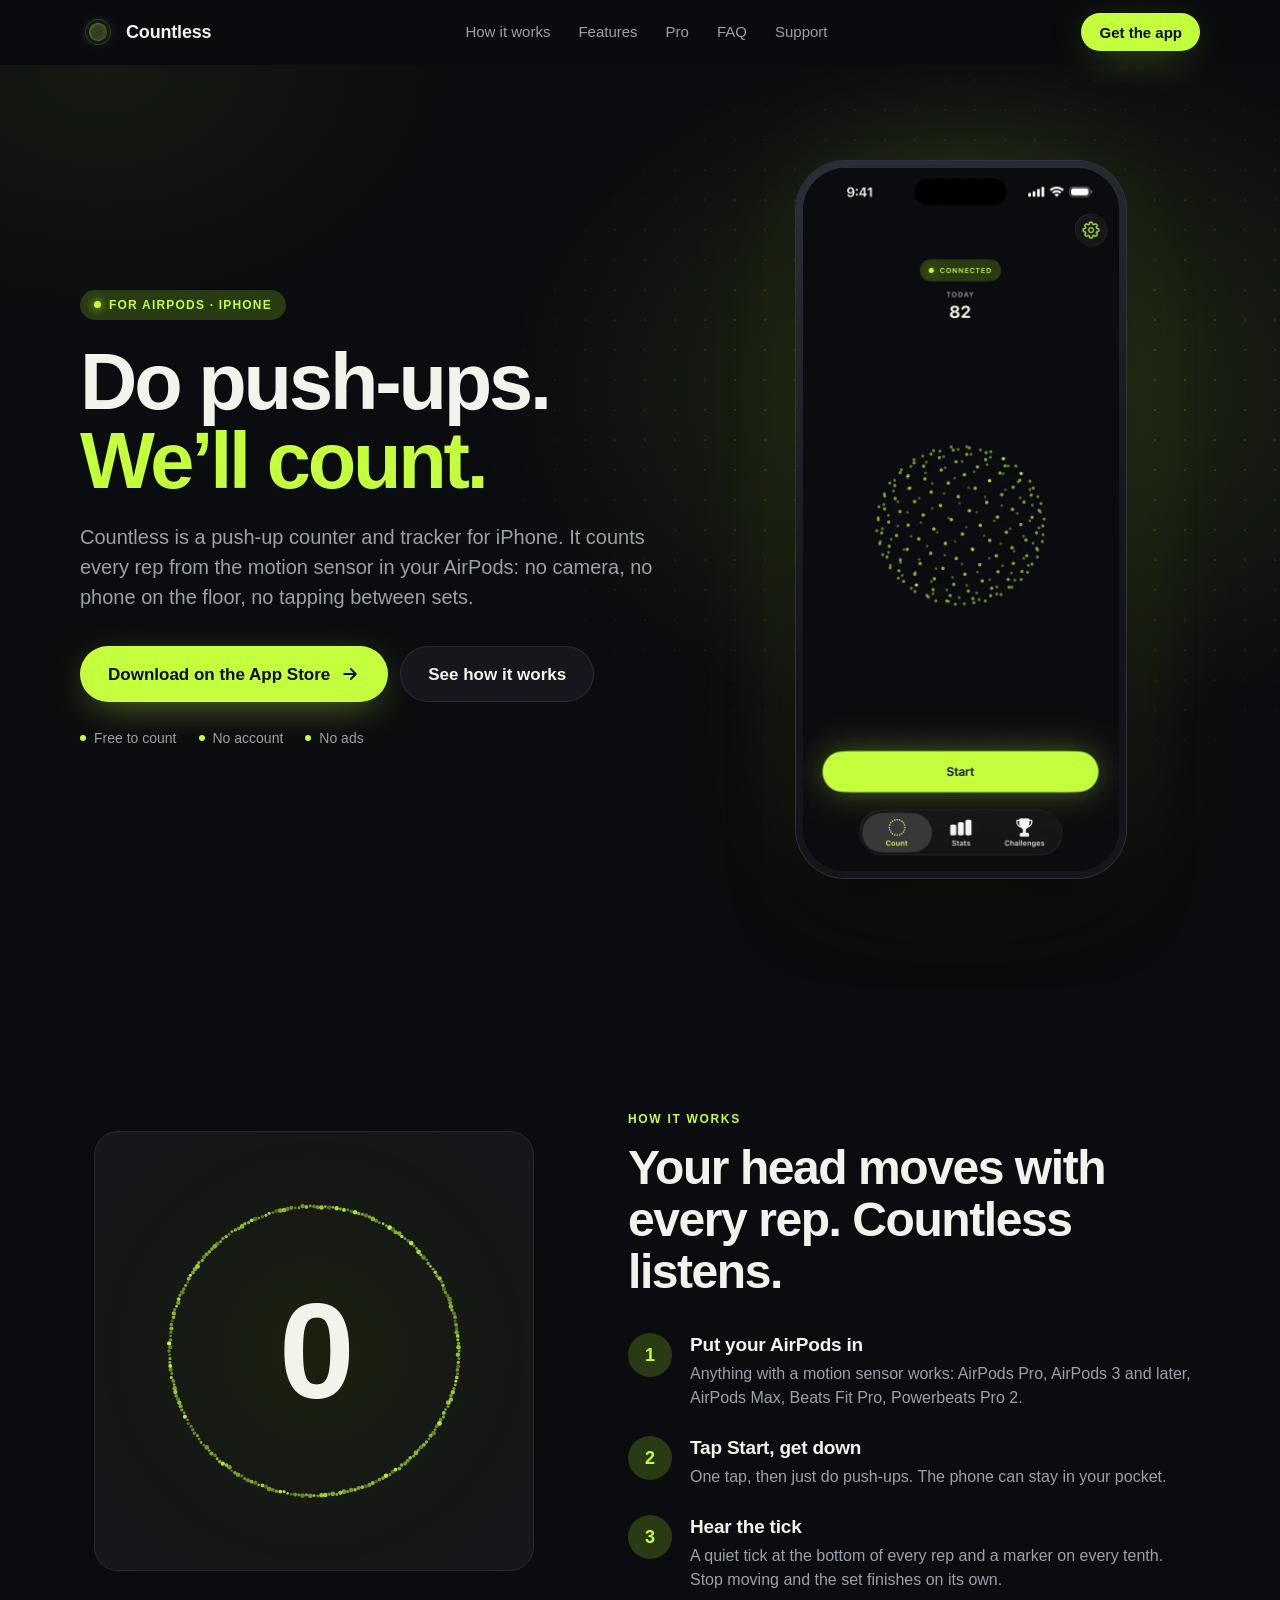
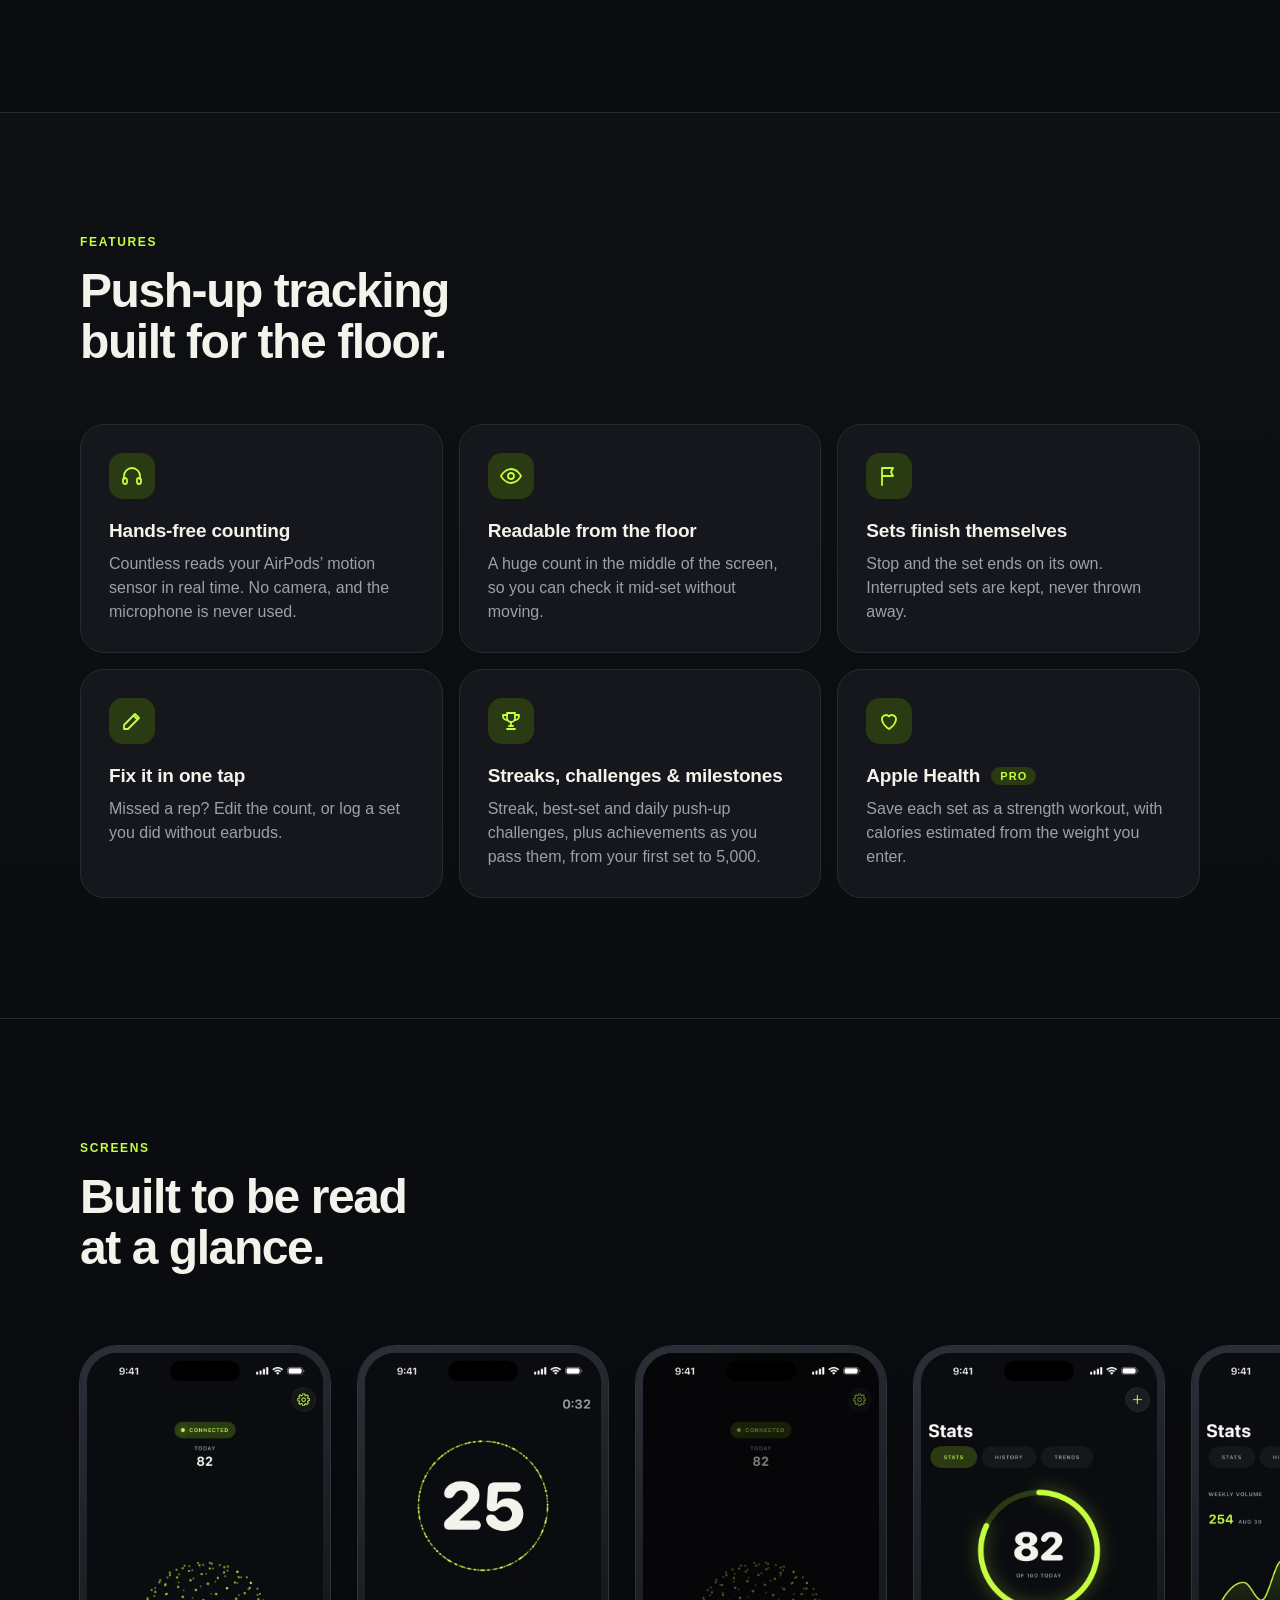
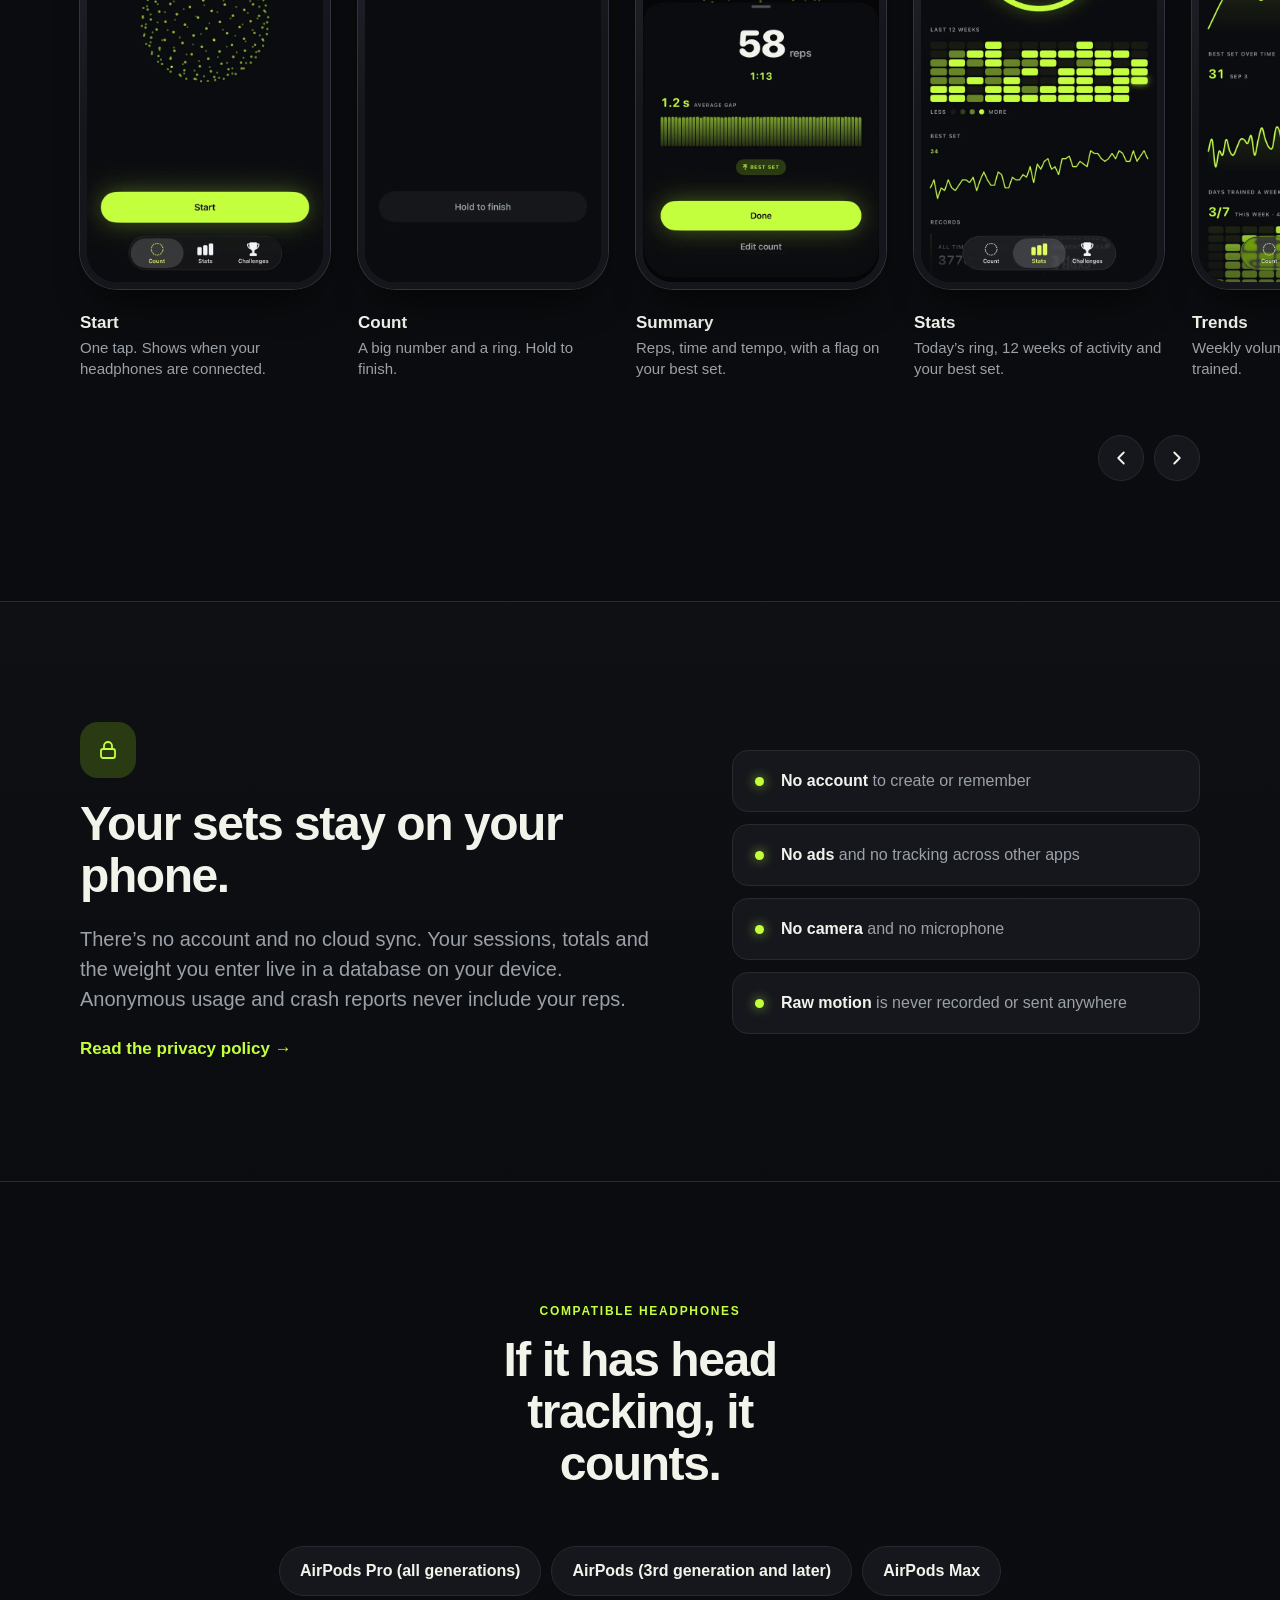
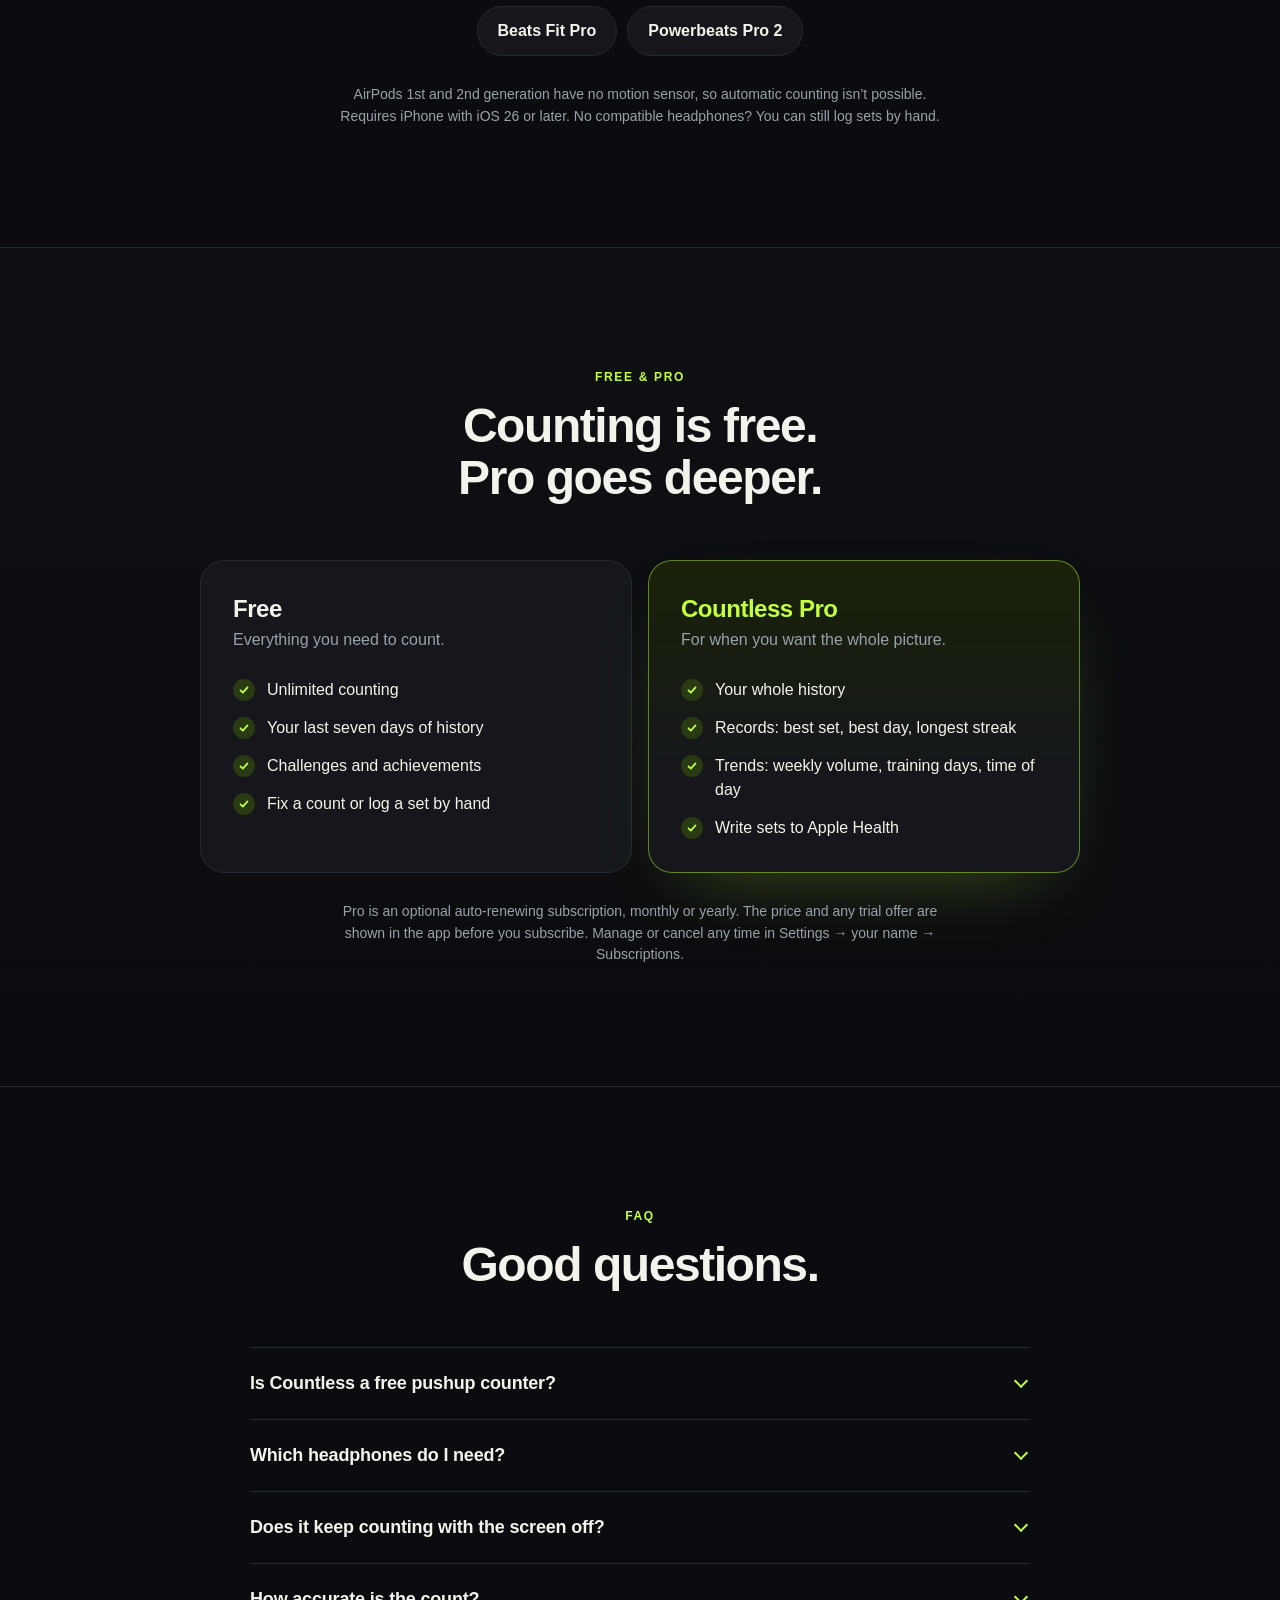
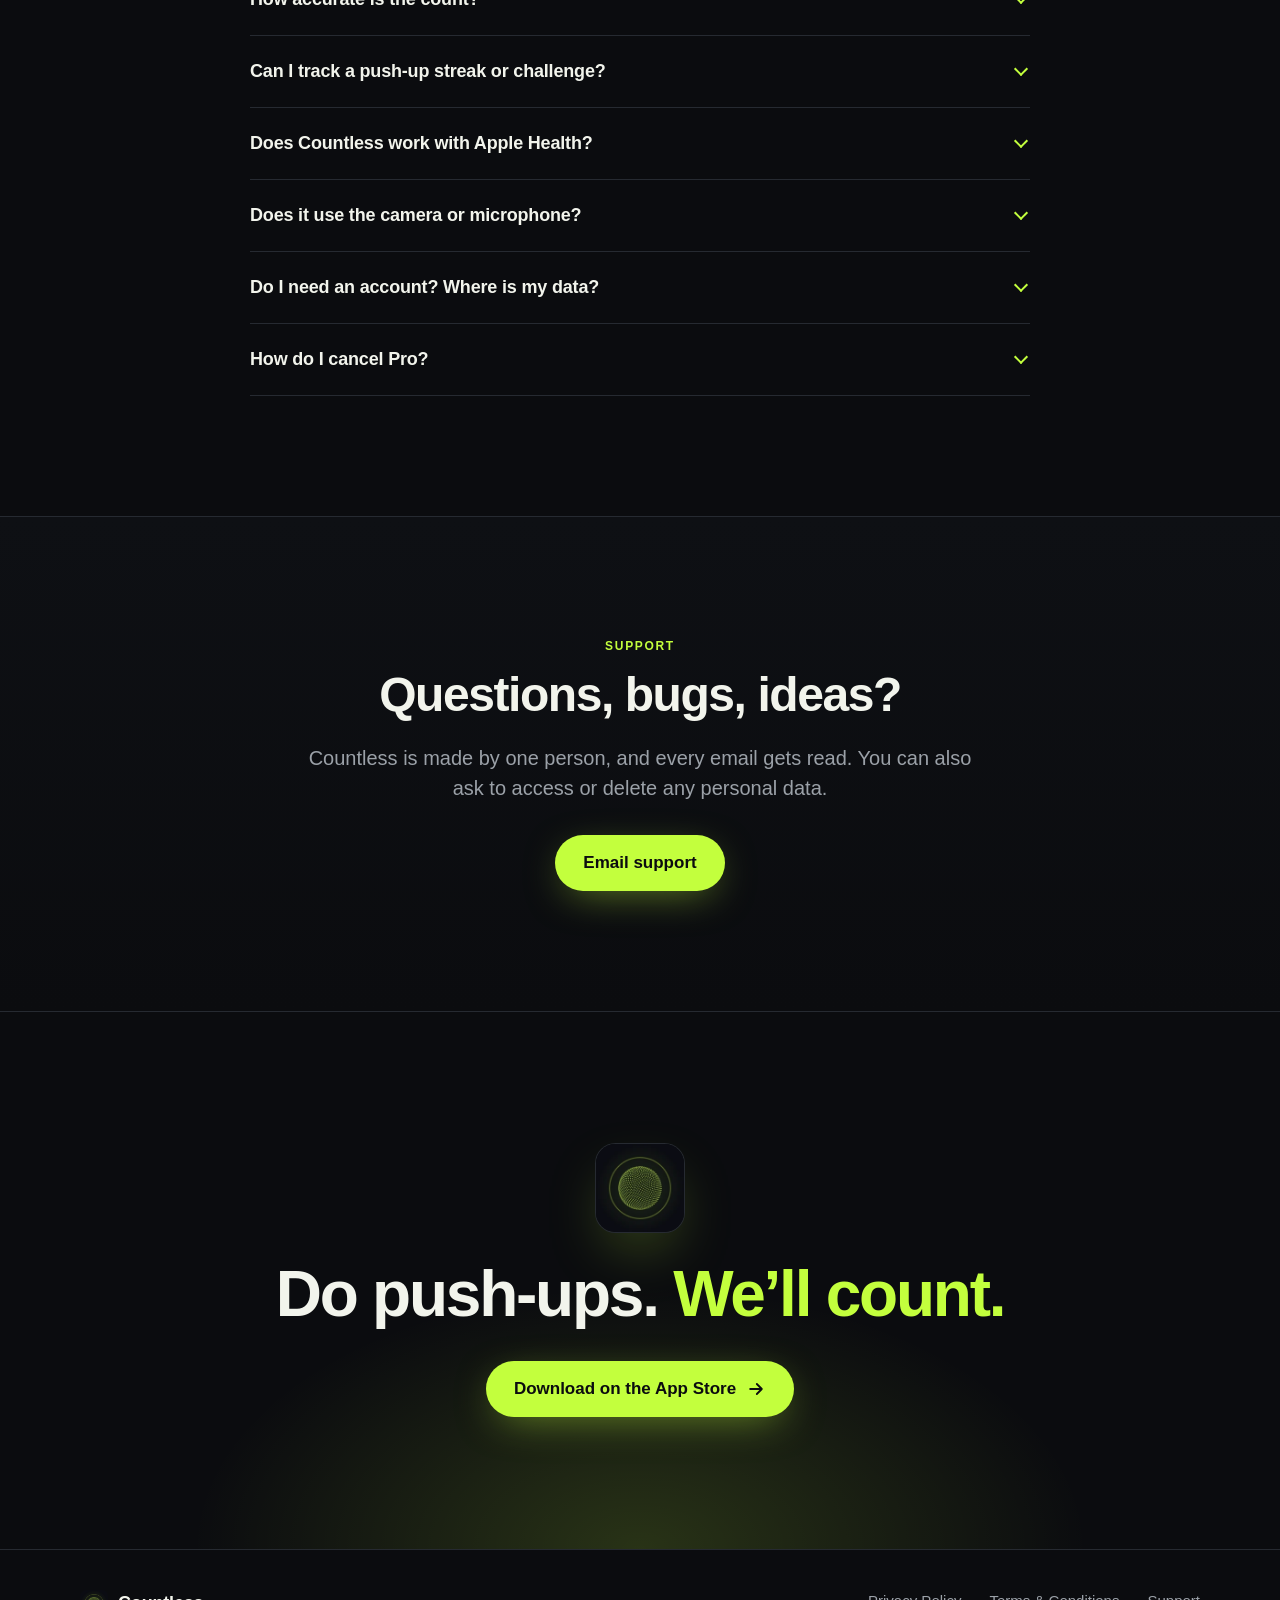
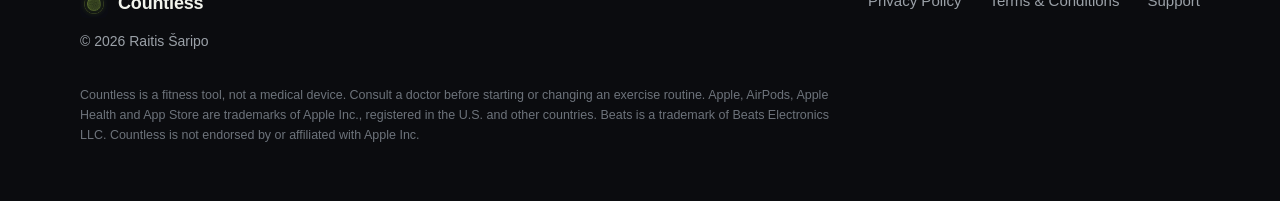
==== commit 4c832500: "SEO: keyword-led copy from Astro data, sitemap, richer structured data - Title/OG title: "Push-Up Co" ====
--- a/index.html
+++ b/index.html
@@ -3,10 +3,10 @@
 <head>
     <meta charset="utf-8" />
     <meta name="viewport" content="width=device-width, initial-scale=1, viewport-fit=cover" />
-    <title>Countless: Push Up Counter for AirPods</title>
+    <title>Countless: Push-Up Counter &amp; Tracker for AirPods</title>
     <meta
         name="description"
-        content="Countless counts your push-ups from the motion sensor in your AirPods. No camera, no phone on the floor, no tapping between sets. Free for iPhone."
+        content="A push-up counter and tracker for iPhone. Countless counts every rep from your AirPods’ motion sensor: no camera, no tapping between sets. Free to count."
     />
     <meta name="theme-color" content="#0B0C0F" />
     <meta name="color-scheme" content="dark" />
@@ -15,7 +15,7 @@
 
     <meta property="og:type" content="website" />
     <meta property="og:site_name" content="Countless" />
-    <meta property="og:title" content="Countless: Push Up Counter for AirPods" />
+    <meta property="og:title" content="Countless: Push-Up Counter &amp; Tracker for AirPods" />
     <meta property="og:description" content="Do push-ups. We'll count. Countless counts every rep from your AirPods." />
     <meta property="og:url" content="https://raichibald.github.io/countless.github.io/" />
     <meta property="og:image" content="https://raichibald.github.io/countless.github.io/assets/og.jpg" />
@@ -41,6 +41,21 @@
             "url": "https://raichibald.github.io/countless.github.io/",
             "downloadUrl": "https://apps.apple.com/app/id6807464779",
             "image": "https://raichibald.github.io/countless.github.io/assets/icon-512.png",
+            "featureList": [
+                "Counts push-ups from the motion sensor in AirPods",
+                "Streak, best-set and daily challenges",
+                "Achievements and personal records",
+                "Weekly volume and training-day trends",
+                "Optional Apple Health workouts",
+                "No account, no ads"
+            ],
+            "screenshot": [
+                "https://raichibald.github.io/countless.github.io/assets/shot-start.webp",
+                "https://raichibald.github.io/countless.github.io/assets/shot-counting.webp",
+                "https://raichibald.github.io/countless.github.io/assets/shot-summary.webp",
+                "https://raichibald.github.io/countless.github.io/assets/shot-stats.webp",
+                "https://raichibald.github.io/countless.github.io/assets/shot-trends.webp"
+            ],
             "offers": { "@type": "Offer", "price": "0", "priceCurrency": "USD" },
             "author": { "@type": "Person", "name": "Raitis Šaripo" }
         }
@@ -74,8 +89,8 @@
                     <p class="chip"><span class="dot"></span>For AirPods · iPhone</p>
                     <h1><span class="nb">Do push-ups.</span><br /><span class="volt nb">We’ll count.</span></h1>
                     <p class="lead">
-                        Countless counts every rep from the motion sensor in your AirPods. No camera, no phone on the
-                        floor, no tapping between sets.
+                        Countless is a push-up counter and tracker for iPhone. It counts every rep from the motion
+                        sensor in your AirPods: no camera, no phone on the floor, no tapping between sets.
                     </p>
                     <div class="cta-row">
                         <a class="btn btn-lg" href="https://apps.apple.com/app/id6807464779">
@@ -156,7 +171,7 @@
             <div class="wrap">
                 <header class="section-head reveal">
                     <p class="eyebrow">Features</p>
-                    <h2>Everything for the floor. Nothing in the way.</h2>
+                    <h2>Push-up tracking built for the floor.</h2>
                 </header>
                 <div class="cards">
                     <article class="card reveal">
@@ -209,8 +224,11 @@
                                 <path d="M8 6H4v1a4 4 0 0 0 4 4M16 6h4v1a4 4 0 0 1-4 4M12 13v4M8 20h8M10 17h4" />
                             </svg>
                         </span>
-                        <h3>Challenges &amp; milestones</h3>
-                        <p>Targets to work toward, and achievements as you pass them, from your first set to 5,000.</p>
+                        <h3>Streaks, challenges &amp; milestones</h3>
+                        <p>
+                            Streak, best-set and daily push-up challenges, plus achievements as you pass them, from your
+                            first set to 5,000.
+                        </p>
                     </article>
                     <article class="card reveal">
                         <span class="ico">
@@ -396,6 +414,14 @@
                 </header>
                 <div class="faq reveal">
                     <details>
+                        <summary>Is Countless a free pushup counter?</summary>
+                        <p>
+                            Yes. Counting push-ups (press-ups, if you’re in the UK) is free, with no trial period and no
+                            limit, and you always get your last seven days of history. Countless Pro is an optional
+                            subscription that adds your full history, records, trends and Apple Health.
+                        </p>
+                    </details>
+                    <details>
                         <summary>Which headphones do I need?</summary>
                         <p>
                             AirPods Pro (any generation), AirPods 3rd generation and later, AirPods Max, Beats Fit Pro or
@@ -415,6 +441,22 @@
                         <p>
                             Counts come from head motion, so they’re an approximation: a rep can be missed, or other
                             movement can be counted. If it’s off, fix the count in one tap after the set.
+                        </p>
+                    </details>
+                    <details>
+                        <summary>Can I track a push-up streak or challenge?</summary>
+                        <p>
+                            Yes. Set a streak (for example 7 days in a row), a best-set target (like 40 reps without
+                            stopping) or a daily goal (like 100 reps in a day), and Countless shows your progress toward
+                            it. Milestones such as 100 or 1,000 push-ups all time unlock as you go.
+                        </p>
+                    </details>
+                    <details>
+                        <summary>Does Countless work with Apple Health?</summary>
+                        <p>
+                            With Countless Pro, each finished set can be saved to Apple Health as a strength workout,
+                            with calories estimated from the weight you enter. It’s off until you turn it on, and
+                            Countless only writes to Health: it never reads anything out of it.
                         </p>
                     </details>
                     <details>
